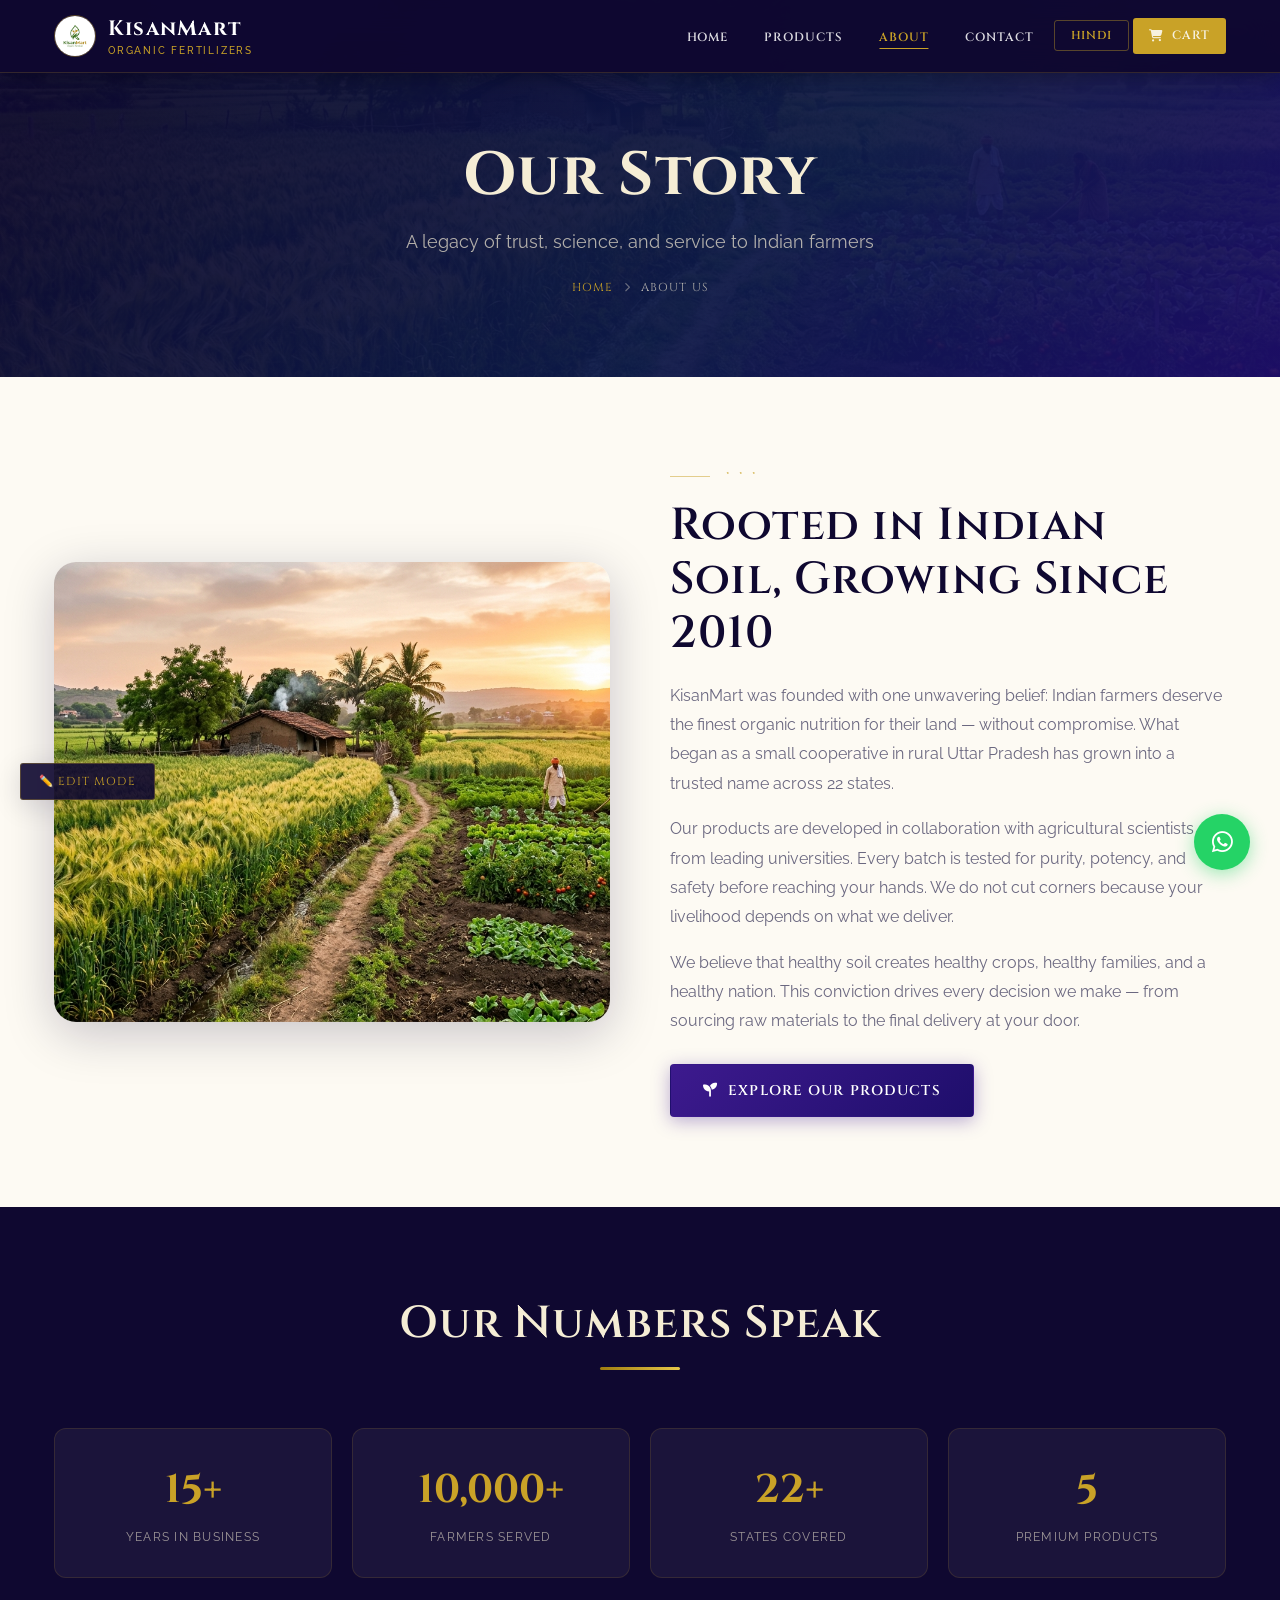
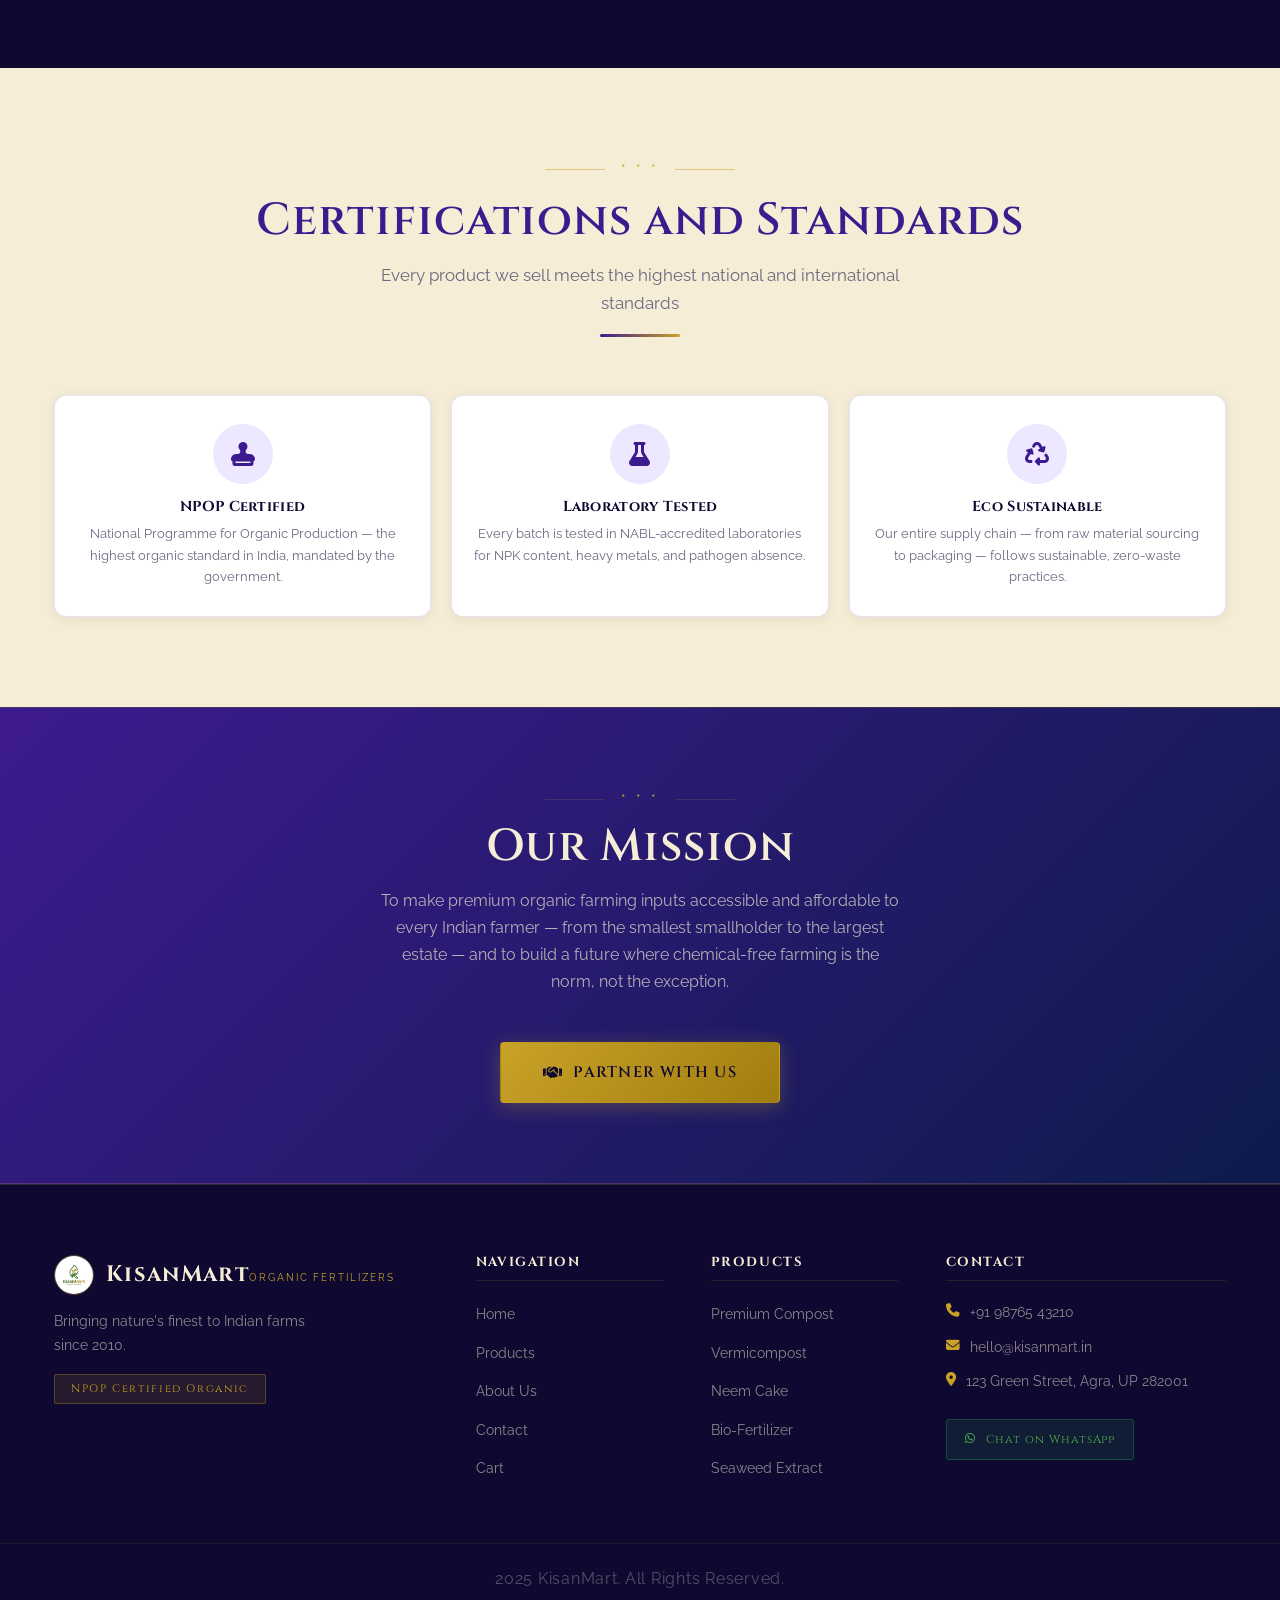
==== about.html @ ee167385 "Royal redesign: multi-page layout, deep purple/navy/gold theme, Font Awesome icons, no emojis - New " ====
<!DOCTYPE html>
<html lang="en">
<head>
  <meta charset="UTF-8">
  <meta name="viewport" content="width=device-width, initial-scale=1.0">
  <title>About Us — KisanMart</title>
  <link rel="icon" href="images/logo.png">
  <link rel="stylesheet" href="css/style.css">
  <link rel="stylesheet" href="https://cdnjs.cloudflare.com/ajax/libs/font-awesome/6.5.0/css/all.min.css">
</head>
<body>

<!-- NAVBAR -->
<nav id="navbar" class="scrolled">
  <div class="container nav-inner">
    <a href="index.html" class="nav-logo">
      <img src="images/logo.png" alt="KisanMart">
      <div><span class="nav-logo-text">KisanMart</span><span class="nav-logo-sub">Organic Fertilizers</span></div>
    </a>
    <ul id="nav-menu">
      <li><a href="index.html">Home</a></li>
      <li><a href="products.html">Products</a></li>
      <li><a href="about.html" class="active">About</a></li>
      <li><a href="contact.html">Contact</a></li>
      <li><button id="lang-toggle" class="lang-btn">Hindi</button></li>
      <li><a href="cart.html" class="nav-cart-btn"><i class="fa-solid fa-cart-shopping"></i> Cart <span class="cart-badge">0</span></a></li>
    </ul>
    <button class="hamburger" id="hamburger"><span></span><span></span><span></span></button>
  </div>
</nav>

<!-- PAGE HERO -->
<div class="page-hero">
  <div class="page-hero-content">
    <h1>Our Story</h1>
    <p>A legacy of trust, science, and service to Indian farmers</p>
    <div class="breadcrumb">
      <a href="index.html">Home</a>
      <span><i class="fa-solid fa-chevron-right" style="font-size:0.6rem;"></i></span>
      <span class="current">About Us</span>
    </div>
  </div>
</div>

<!-- OUR STORY -->
<section class="section">
  <div class="container">
    <div class="about-story-grid">
      <div class="about-img" data-aos-left>
        <img src="images/hero-bg.jpg" alt="KisanMart farm">
      </div>
      <div class="about-text" data-aos-right>
        <div class="ornament" style="justify-content:flex-start;">
          <div class="ornament-line" style="max-width:40px;"></div>
          <span class="ornament-icon" style="font-size:0.7rem;">* * *</span>
        </div>
        <h2>Rooted in Indian Soil, Growing Since 2010</h2>
        <p class="editable-text" data-edit-key="aboutP1">KisanMart was founded with one unwavering belief: Indian farmers deserve the finest organic nutrition for their land — without compromise. What began as a small cooperative in rural Uttar Pradesh has grown into a trusted name across 22 states.</p>
        <p class="editable-text" data-edit-key="aboutP2">Our products are developed in collaboration with agricultural scientists from leading universities. Every batch is tested for purity, potency, and safety before reaching your hands. We do not cut corners because your livelihood depends on what we deliver.</p>
        <p class="editable-text" data-edit-key="aboutP3">We believe that healthy soil creates healthy crops, healthy families, and a healthy nation. This conviction drives every decision we make — from sourcing raw materials to the final delivery at your door.</p>
        <a href="products.html" class="btn btn-royal" style="margin-top:12px;">
          <i class="fa-solid fa-seedling"></i> Explore Our Products
        </a>
      </div>
    </div>
  </div>
</section>

<!-- NUMBERS -->
<section class="section section-dark">
  <div class="container">
    <div class="section-header">
      <h2 class="light">Our Numbers Speak</h2>
      <div class="divider divider-gold"></div>
    </div>
    <div class="values-grid">
      <div class="value-card" data-aos>
        <span class="value-num">15+</span>
        <span class="value-label">Years in Business</span>
      </div>
      <div class="value-card" data-aos>
        <span class="value-num">10,000+</span>
        <span class="value-label">Farmers Served</span>
      </div>
      <div class="value-card" data-aos>
        <span class="value-num">22+</span>
        <span class="value-label">States Covered</span>
      </div>
      <div class="value-card" data-aos>
        <span class="value-num">5</span>
        <span class="value-label">Premium Products</span>
      </div>
    </div>
  </div>
</section>

<!-- CERTIFICATIONS -->
<section class="section section-champagne">
  <div class="container">
    <div class="section-header" data-aos>
      <div class="ornament"><div class="ornament-line"></div><span class="ornament-icon">* * *</span><div class="ornament-line"></div></div>
      <h2>Certifications and Standards</h2>
      <p>Every product we sell meets the highest national and international standards</p>
      <div class="divider"></div>
    </div>
    <div class="cert-grid">
      <div class="cert-card" data-aos>
        <div class="cert-icon"><i class="fa-solid fa-stamp"></i></div>
        <h4>NPOP Certified</h4>
        <p>National Programme for Organic Production — the highest organic standard in India, mandated by the government.</p>
      </div>
      <div class="cert-card" data-aos>
        <div class="cert-icon"><i class="fa-solid fa-flask"></i></div>
        <h4>Laboratory Tested</h4>
        <p>Every batch is tested in NABL-accredited laboratories for NPK content, heavy metals, and pathogen absence.</p>
      </div>
      <div class="cert-card" data-aos>
        <div class="cert-icon"><i class="fa-solid fa-recycle"></i></div>
        <h4>Eco Sustainable</h4>
        <p>Our entire supply chain — from raw material sourcing to packaging — follows sustainable, zero-waste practices.</p>
      </div>
    </div>
  </div>
</section>

<!-- MISSION -->
<div class="cta-section">
  <div class="container">
    <div class="ornament" style="margin-bottom:10px;"><div class="ornament-line" style="background:rgba(201,162,39,0.3)"></div><span class="ornament-icon">* * *</span><div class="ornament-line" style="background:rgba(201,162,39,0.3)"></div></div>
    <h2>Our Mission</h2>
    <p class="editable-text" data-edit-key="missionText">To make premium organic farming inputs accessible and affordable to every Indian farmer — from the smallest smallholder to the largest estate — and to build a future where chemical-free farming is the norm, not the exception.</p>
    <a href="contact.html" class="btn btn-gold btn-lg" style="margin-top:14px;">
      <i class="fa-solid fa-handshake"></i> Partner With Us
    </a>
  </div>
</div>

<footer>
  <div class="container">
    <div class="footer-grid">
      <div class="footer-brand">
        <div class="nav-logo" style="margin-bottom:0;"><img src="images/logo.png" alt="KisanMart" style="width:40px;height:40px;border-radius:50%;border:1px solid rgba(201,162,39,0.4);"><div><span class="footer-logo-text">KisanMart</span><span class="footer-logo-sub">Organic Fertilizers</span></div></div>
        <p>Bringing nature's finest to Indian farms since 2010.</p>
        <span class="footer-badge">NPOP Certified Organic</span>
      </div>
      <div><h4>Navigation</h4><ul><li><a href="index.html">Home</a></li><li><a href="products.html">Products</a></li><li><a href="about.html">About Us</a></li><li><a href="contact.html">Contact</a></li><li><a href="cart.html">Cart</a></li></ul></div>
      <div><h4>Products</h4><ul><li><a href="products.html">Premium Compost</a></li><li><a href="products.html">Vermicompost</a></li><li><a href="products.html">Neem Cake</a></li><li><a href="products.html">Bio-Fertilizer</a></li><li><a href="products.html">Seaweed Extract</a></li></ul></div>
      <div class="footer-contact"><h4>Contact</h4><p><i class="fa-solid fa-phone"></i> +91 98765 43210</p><p><i class="fa-solid fa-envelope"></i> hello@kisanmart.in</p><p><i class="fa-solid fa-location-dot"></i> 123 Green Street, Agra, UP 282001</p><a href="https://wa.me/919876543210" target="_blank" class="footer-whatsapp"><i class="fa-brands fa-whatsapp"></i> Chat on WhatsApp</a></div>
    </div>
  </div>
  <div class="footer-bottom"><div class="container"><p>2025 KisanMart. All Rights Reserved.</p></div></div>
</footer>
<a href="https://wa.me/919876543210" target="_blank" class="whatsapp-float"><i class="fa-brands fa-whatsapp"></i></a>
<script src="js/i18n.js"></script>
<script src="js/products.js"></script>
<script src="js/cart.js"></script>
<script src="admin/edit-mode.js"></script>
<script>
document.addEventListener('DOMContentLoaded', () => {
  applyTranslations();
  const scrollObserver = new IntersectionObserver((entries) => { entries.forEach(e => { if (e.isIntersecting) { e.target.classList.add('aos-animate'); scrollObserver.unobserve(e.target); } }); }, { threshold: 0.1 });
  document.querySelectorAll('[data-aos],[data-aos-left],[data-aos-right]').forEach(el => scrollObserver.observe(el));
  const hamburger = document.getElementById('hamburger');
  const navMenu = document.getElementById('nav-menu');
  if (hamburger) hamburger.addEventListener('click', () => { hamburger.classList.toggle('open'); navMenu.classList.toggle('open'); });
  const langBtn = document.getElementById('lang-toggle');
  if (langBtn) langBtn.addEventListener('click', toggleLanguage);
  updateCartBadge();
});
</script>
</body>
</html>
---- css/style.css ----
/* ============================================================
   KisanMart — Royal Edition Stylesheet
   Palette: Deep Royal Purple, Navy, Gold, Champagne, Ivory
   ============================================================ */

@import url('https://fonts.googleapis.com/css2?family=Cinzel:wght@400;600;700;900&family=Raleway:wght@300;400;500;600;700&family=Baloo+2:wght@400;500;600;700&display=swap');

/* ── CSS Variables ─────────────────────────────────────── */
:root {
  --royal-deep:    #0F0830;
  --royal-purple:  #1E0E6B;
  --royal-mid:     #3D1A8E;
  --royal-light:   #5C35B8;
  --royal-pale:    #EDE8FF;
  --gold:          #C9A227;
  --gold-dark:     #A07D10;
  --gold-light:    #E8C84A;
  --champagne:     #F5EDD5;
  --ivory:         #FDFAF3;
  --navy:          #0D1B4B;
  --navy-mid:      #162860;
  --cream:         #F9F6EE;
  --white:         #FFFFFF;
  --text-dark:     #1A1020;
  --text-muted:    #6B6880;
  --border:        rgba(61,26,142,0.12);
  --shadow-sm:     0 2px 12px rgba(15,8,48,0.08);
  --shadow-md:     0 6px 28px rgba(15,8,48,0.14);
  --shadow-lg:     0 12px 50px rgba(15,8,48,0.22);
  --shadow-gold:   0 4px 20px rgba(201,162,39,0.30);
  --radius:        12px;
  --radius-lg:     22px;
  --transition:    0.3s cubic-bezier(0.4, 0, 0.2, 1);
}

/* ── Reset & Base ───────────────────────────────────────── */
*, *::before, *::after { box-sizing: border-box; margin: 0; padding: 0; }
html { scroll-behavior: smooth; font-size: 16px; }
body {
  font-family: 'Raleway', 'Baloo 2', sans-serif;
  background: var(--ivory);
  color: var(--text-dark);
  line-height: 1.65;
  overflow-x: hidden;
}
img { max-width: 100%; display: block; object-fit: cover; }
a { text-decoration: none; color: inherit; }
ul { list-style: none; }
button { cursor: pointer; border: none; background: none; font-family: inherit; }

/* ── Typography ─────────────────────────────────────────── */
h1, h2, h3, h4 { font-family: 'Cinzel', serif; line-height: 1.2; letter-spacing: 0.02em; }
h1 { font-size: clamp(2rem, 5vw, 3.8rem); font-weight: 700; }
h2 { font-size: clamp(1.6rem, 4vw, 2.8rem); font-weight: 600; }
h3 { font-size: clamp(1.1rem, 2.5vw, 1.45rem); font-weight: 600; }
p  { font-family: 'Raleway', sans-serif; font-size: clamp(0.92rem, 2vw, 1.02rem); }

/* ── Section Layout ─────────────────────────────────────── */
.section { padding: 90px 0; }
.section-dark { background: var(--royal-deep); }
.section-purple { background: var(--royal-purple); }
.section-navy { background: var(--navy); }
.section-cream { background: var(--cream); }
.section-champagne { background: var(--champagne); }
.container { max-width: 1220px; margin: 0 auto; padding: 0 24px; }

.section-header { text-align: center; margin-bottom: 58px; }
.section-header h2 { color: var(--royal-mid); margin-bottom: 14px; }
.section-header h2.light { color: var(--champagne); }
.section-header p { color: var(--text-muted); max-width: 580px; margin: 0 auto; font-size: 1.05rem; }
.section-header p.light { color: rgba(245,237,213,0.75); }
.divider {
  width: 80px; height: 3px;
  background: linear-gradient(90deg, var(--royal-mid), var(--gold));
  border-radius: 2px; margin: 16px auto 0;
}
.divider-gold {
  background: linear-gradient(90deg, var(--gold-dark), var(--gold-light));
}

/* ── Decorative Rule ────────────────────────────────────── */
.ornament {
  display: flex; align-items: center; gap: 16px;
  justify-content: center; margin-bottom: 14px;
}
.ornament-line { flex: 1; max-width: 60px; height: 1px; background: var(--gold); opacity: 0.5; }
.ornament-icon { color: var(--gold); font-size: 0.85rem; letter-spacing: 3px; }

/* ── Buttons ─────────────────────────────────────────────── */
.btn {
  display: inline-flex; align-items: center; justify-content: center; gap: 10px;
  padding: 14px 32px; border-radius: 4px;
  font-family: 'Cinzel', serif; font-size: 0.88rem; font-weight: 600;
  letter-spacing: 0.08em; text-transform: uppercase;
  transition: var(--transition); cursor: pointer; white-space: nowrap;
}
.btn-royal {
  background: linear-gradient(135deg, var(--royal-mid), var(--royal-purple));
  color: var(--white);
  box-shadow: 0 4px 18px rgba(61,26,142,0.35);
  border: 1px solid transparent;
}
.btn-royal:hover {
  background: linear-gradient(135deg, var(--royal-light), var(--royal-mid));
  box-shadow: 0 8px 28px rgba(61,26,142,0.5);
  transform: translateY(-2px);
}
.btn-gold {
  background: linear-gradient(135deg, var(--gold), var(--gold-dark));
  color: var(--royal-deep);
  box-shadow: var(--shadow-gold);
  border: 1px solid transparent;
}
.btn-gold:hover {
  background: linear-gradient(135deg, var(--gold-light), var(--gold));
  box-shadow: 0 8px 28px rgba(201,162,39,0.45);
  transform: translateY(-2px);
}
.btn-outline-gold {
  background: transparent;
  color: var(--gold);
  border: 1.5px solid var(--gold);
}
.btn-outline-gold:hover {
  background: var(--gold); color: var(--royal-deep);
  transform: translateY(-2px);
}
.btn-outline-white {
  background: transparent; color: var(--white);
  border: 1.5px solid rgba(255,255,255,0.5);
}
.btn-outline-white:hover { background: rgba(255,255,255,0.1); border-color: var(--white); }
.btn-lg { padding: 17px 42px; font-size: 0.95rem; border-radius: 4px; }
.btn-sm { padding: 9px 20px; font-size: 0.78rem; }

/* ── Navbar ─────────────────────────────────────────────── */
#navbar {
  position: fixed; top: 0; left: 0; width: 100%; z-index: 1000;
  background: transparent;
  transition: background 0.45s, box-shadow 0.45s, padding 0.35s;
  padding: 22px 0;
  border-bottom: 1px solid transparent;
}
#navbar.scrolled {
  background: rgba(15,8,48,0.97);
  backdrop-filter: blur(16px);
  box-shadow: 0 2px 24px rgba(0,0,0,0.35);
  padding: 12px 0;
  border-bottom: 1px solid rgba(201,162,39,0.2);
}
.nav-inner { display: flex; align-items: center; justify-content: space-between; }
.nav-logo { display: flex; align-items: center; gap: 12px; }
.nav-logo img { width: 42px; height: 42px; border-radius: 50%; object-fit: contain; border: 1px solid rgba(201,162,39,0.4); }
.nav-logo-text {
  font-family: 'Cinzel', serif; font-size: 1.3rem; font-weight: 700;
  color: var(--white); letter-spacing: 0.06em;
}
.nav-logo-sub {
  font-family: 'Raleway', sans-serif; font-size: 0.62rem; font-weight: 500;
  color: var(--gold); letter-spacing: 0.18em; text-transform: uppercase;
  display: block; margin-top: -3px;
}
#nav-menu { display: flex; align-items: center; gap: 4px; }
#nav-menu a {
  padding: 8px 16px; border-radius: 3px;
  font-family: 'Cinzel', serif; font-size: 0.75rem; font-weight: 600;
  letter-spacing: 0.08em; text-transform: uppercase;
  color: rgba(255,255,255,0.85);
  transition: var(--transition); position: relative;
}
#nav-menu a::after {
  content: ''; position: absolute; bottom: 4px; left: 50%; transform: translateX(-50%);
  width: 0; height: 1px; background: var(--gold);
  transition: width 0.3s;
}
#nav-menu a:hover { color: var(--gold-light); }
#nav-menu a:hover::after, #nav-menu a.active::after { width: 60%; }
#nav-menu a.active { color: var(--gold); }
.nav-cart-btn {
  position: relative; display: flex; align-items: center; gap: 8px;
  padding: 9px 20px; border-radius: 4px;
  background: var(--gold); color: var(--royal-deep);
  font-family: 'Cinzel', serif; font-size: 0.75rem; font-weight: 700;
  letter-spacing: 0.08em; text-transform: uppercase;
  transition: var(--transition);
}
.nav-cart-btn:hover { background: var(--gold-light); transform: translateY(-1px); box-shadow: var(--shadow-gold); }
.cart-badge {
  position: absolute; top: -7px; right: -7px;
  background: var(--royal-mid); color: var(--white);
  width: 20px; height: 20px; border-radius: 50%;
  font-size: 0.65rem; font-weight: 700; font-family: 'Raleway', sans-serif;
  display: none; align-items: center; justify-content: center;
  border: 2px solid var(--gold);
}
.lang-btn {
  padding: 7px 16px; border-radius: 3px;
  border: 1px solid rgba(201,162,39,0.4); color: var(--gold);
  font-family: 'Cinzel', serif; font-size: 0.72rem; font-weight: 600;
  letter-spacing: 0.08em; text-transform: uppercase;
  transition: var(--transition);
}
.lang-btn:hover { background: var(--gold); color: var(--royal-deep); border-color: var(--gold); }

/* Hamburger */
.hamburger { display: none; flex-direction: column; gap: 5px; padding: 6px; z-index: 1001; }
.hamburger span { display: block; width: 26px; height: 1.5px; background: var(--white); transition: var(--transition); }
.hamburger.open span:nth-child(1) { transform: translateY(6.5px) rotate(45deg); }
.hamburger.open span:nth-child(2) { opacity: 0; }
.hamburger.open span:nth-child(3) { transform: translateY(-6.5px) rotate(-45deg); }

/* ── Page Hero (inner pages) ─────────────────────────────── */
.page-hero {
  background: linear-gradient(135deg, var(--royal-deep) 0%, var(--navy) 60%, var(--royal-purple) 100%);
  padding: 140px 0 80px; text-align: center; position: relative; overflow: hidden;
}
.page-hero::before {
  content: ''; position: absolute; inset: 0;
  background: url('../images/hero-bg.jpg') center/cover;
  opacity: 0.06;
}
.page-hero-content { position: relative; z-index: 2; }
.page-hero h1 { color: var(--champagne); margin-bottom: 14px; }
.page-hero p { color: rgba(245,237,213,0.7); font-size: 1.1rem; max-width: 560px; margin: 0 auto; }
.breadcrumb {
  display: flex; align-items: center; justify-content: center; gap: 10px;
  margin-top: 22px;
  font-family: 'Cinzel', serif; font-size: 0.72rem; letter-spacing: 0.1em; text-transform: uppercase;
}
.breadcrumb a { color: var(--gold); }
.breadcrumb span { color: rgba(245,237,213,0.4); }
.breadcrumb .current { color: rgba(245,237,213,0.7); }

/* ── Home Hero ──────────────────────────────────────────── */
#hero {
  position: relative; height: 100vh; min-height: 650px;
  display: flex; align-items: center; justify-content: center; overflow: hidden;
}
.hero-bg {
  position: absolute; inset: 0;
  background: url('../images/hero-bg.jpg') center/cover no-repeat;
  transform: scale(1.06);
  animation: heroZoom 14s ease-in-out infinite alternate;
}
@keyframes heroZoom {
  from { transform: scale(1.06); }
  to   { transform: scale(1.12); }
}
.hero-overlay {
  position: absolute; inset: 0;
  background: linear-gradient(160deg,
    rgba(15,8,48,0.88) 0%,
    rgba(30,14,107,0.72) 50%,
    rgba(13,27,75,0.82) 100%);
}
.hero-content {
  position: relative; z-index: 2; text-align: center; color: var(--white);
  padding: 0 24px; max-width: 820px;
  animation: fadeInUp 1s ease both;
}
.hero-eyebrow {
  display: inline-block;
  font-family: 'Cinzel', serif; font-size: 0.72rem; font-weight: 600;
  letter-spacing: 0.25em; text-transform: uppercase; color: var(--gold);
  border: 1px solid rgba(201,162,39,0.4); padding: 7px 22px; border-radius: 2px;
  margin-bottom: 24px;
}
.hero-content h1 { color: var(--champagne); text-shadow: 0 2px 30px rgba(0,0,0,0.4); margin-bottom: 20px; }
.hero-content p { font-size: clamp(1rem, 2.5vw, 1.18rem); color: rgba(245,237,213,0.82); margin-bottom: 40px; }
.hero-buttons { display: flex; gap: 16px; justify-content: center; flex-wrap: wrap; }
.hero-scroll {
  position: absolute; bottom: 36px; left: 50%; transform: translateX(-50%);
  z-index: 2; display: flex; flex-direction: column; align-items: center; gap: 8px;
  color: rgba(245,237,213,0.5); font-family: 'Cinzel', serif; font-size: 0.68rem;
  letter-spacing: 0.2em; text-transform: uppercase;
  animation: scrollBounce 2s ease infinite;
}
.hero-scroll i { font-size: 1.1rem; color: var(--gold); }
@keyframes scrollBounce {
  0%, 100% { transform: translateX(-50%) translateY(0); }
  50% { transform: translateX(-50%) translateY(8px); }
}

/* ── Trust Bar ──────────────────────────────────────────── */
#trust-bar {
  background: linear-gradient(90deg, var(--royal-deep), var(--navy), var(--royal-purple));
  border-top: 1px solid rgba(201,162,39,0.25);
  border-bottom: 1px solid rgba(201,162,39,0.25);
  padding: 28px 0;
}
.trust-grid { display: grid; grid-template-columns: repeat(4, 1fr); gap: 0; }
.trust-item {
  text-align: center; padding: 16px 20px;
  border-right: 1px solid rgba(201,162,39,0.15);
}
.trust-item:last-child { border-right: none; }
.trust-num {
  font-family: 'Cinzel', serif;
  font-size: clamp(1.6rem, 3.5vw, 2.4rem); font-weight: 700;
  color: var(--gold); display: block; line-height: 1;
}
.trust-label {
  font-family: 'Raleway', sans-serif; font-size: 0.78rem; font-weight: 500;
  color: rgba(245,237,213,0.65); margin-top: 5px; letter-spacing: 0.06em;
  text-transform: uppercase;
}

/* ── Featured Products (Home) ────────────────────────────── */
.products-grid {
  display: grid; grid-template-columns: repeat(auto-fill, minmax(280px, 1fr));
  gap: 28px; transition: opacity 0.3s;
}
.products-grid.fade-out { opacity: 0; }

.product-card {
  background: var(--white); border-radius: var(--radius);
  border: 1px solid var(--border);
  box-shadow: var(--shadow-sm); overflow: hidden;
  transition: transform 0.35s ease, box-shadow 0.35s ease;
}
.product-card:hover { transform: translateY(-8px); box-shadow: var(--shadow-lg); }
.product-img-wrap {
  position: relative; height: 230px; overflow: hidden; background: var(--champagne);
}
.product-img-wrap img { width: 100%; height: 100%; transition: transform 0.45s ease; }
.product-card:hover .product-img-wrap img { transform: scale(1.07); }
.product-badge {
  position: absolute; top: 14px; left: 14px;
  color: var(--white); font-family: 'Cinzel', serif;
  font-size: 0.65rem; font-weight: 700; letter-spacing: 0.1em; text-transform: uppercase;
  padding: 5px 14px; border-radius: 2px;
}
.product-discount {
  position: absolute; top: 14px; right: 14px;
  background: var(--royal-mid); color: var(--white);
  font-size: 0.7rem; font-weight: 700; font-family: 'Cinzel', serif;
  padding: 5px 12px; border-radius: 2px;
}
.product-overlay {
  position: absolute; inset: 0;
  background: rgba(15,8,48,0.75);
  display: flex; align-items: center; justify-content: center; gap: 12px;
  opacity: 0; transition: opacity 0.3s;
}
.product-card:hover .product-overlay { opacity: 1; }
.product-body { padding: 22px; }
.product-name {
  font-family: 'Cinzel', serif; font-size: 1rem; font-weight: 600;
  color: var(--royal-deep); margin-bottom: 5px;
}
.product-unit { font-size: 0.78rem; color: var(--text-muted); margin-bottom: 10px; letter-spacing: 0.04em; }
.product-highlights { display: flex; gap: 6px; flex-wrap: wrap; margin-bottom: 10px; }
.tag {
  background: var(--royal-pale); color: var(--royal-mid);
  font-size: 0.68rem; font-weight: 600; padding: 3px 10px;
  border-radius: 2px; letter-spacing: 0.04em;
  font-family: 'Raleway', sans-serif;
}
.product-desc { font-size: 0.82rem; color: var(--text-muted); margin-bottom: 12px; line-height: 1.6; }
.product-rating { display: flex; align-items: center; gap: 6px; margin-bottom: 12px; }
.stars { color: var(--gold); font-size: 0.88rem; letter-spacing: 1px; }
.rating-num { font-size: 0.82rem; font-weight: 700; color: var(--royal-deep); }
.rating-count { font-size: 0.75rem; color: var(--text-muted); }
.product-price-row { display: flex; align-items: center; justify-content: space-between; margin-bottom: 16px; }
.product-price-wrap { display: flex; align-items: baseline; gap: 8px; }
.product-price { font-family: 'Cinzel', serif; font-size: 1.3rem; font-weight: 700; color: var(--royal-mid); }
.product-original { font-size: 0.82rem; color: var(--text-muted); text-decoration: line-through; }
.product-instock { font-size: 0.72rem; color: #2E7D32; font-weight: 700; font-family: 'Cinzel', serif; letter-spacing: 0.06em; }
.product-actions { display: grid; grid-template-columns: 1fr 1fr; gap: 8px; }
.product-actions .btn { font-size: 0.72rem; padding: 10px 12px; border-radius: 3px; }

/* Filter Bar */
.filter-bar { display: flex; gap: 10px; justify-content: center; flex-wrap: wrap; margin-bottom: 44px; }
.filter-btn {
  padding: 9px 24px; border-radius: 3px;
  font-family: 'Cinzel', serif; font-size: 0.72rem; font-weight: 600; letter-spacing: 0.1em; text-transform: uppercase;
  border: 1px solid var(--royal-mid); color: var(--royal-mid);
  transition: var(--transition);
}
.filter-btn.active, .filter-btn:hover { background: var(--royal-mid); color: var(--white); }

/* ── Stats / Charts ─────────────────────────────────────── */
.stats-counters { display: grid; grid-template-columns: repeat(4, 1fr); gap: 24px; margin-bottom: 60px; }
.stat-card {
  text-align: center; padding: 32px 20px;
  background: rgba(255,255,255,0.04); border-radius: var(--radius);
  border: 1px solid rgba(201,162,39,0.2);
  transition: transform 0.3s, border-color 0.3s;
}
.stat-card:hover { transform: translateY(-4px); border-color: rgba(201,162,39,0.5); }
.stat-icon-wrap { width: 52px; height: 52px; border-radius: 50%; background: rgba(201,162,39,0.1); display: flex; align-items: center; justify-content: center; margin: 0 auto 14px; }
.stat-icon-wrap i { font-size: 1.3rem; color: var(--gold); }
.stat-number { font-family: 'Cinzel', serif; font-size: 2.2rem; font-weight: 700; color: var(--gold); display: block; }
.stat-label { font-size: 0.78rem; color: rgba(245,237,213,0.6); letter-spacing: 0.1em; text-transform: uppercase; margin-top: 6px; }
.charts-grid { display: grid; grid-template-columns: 1fr 1fr 1fr; gap: 24px; }
.chart-card {
  background: rgba(255,255,255,0.04); padding: 28px; border-radius: var(--radius-lg);
  border: 1px solid rgba(201,162,39,0.15);
}
.chart-card h3 { font-family: 'Cinzel', serif; font-size: 0.82rem; letter-spacing: 0.1em; text-transform: uppercase; color: var(--champagne); margin-bottom: 20px; text-align: center; }
.chart-wrap { position: relative; height: 250px; }

/* ── Testimonials ───────────────────────────────────────── */
.testimonial-carousel { position: relative; max-width: 800px; margin: 0 auto; }
.testimonial-track { position: relative; min-height: 260px; }
.testimonial-card {
  display: none; background: rgba(255,255,255,0.04); backdrop-filter: blur(12px);
  border-radius: var(--radius-lg); padding: 36px;
  border: 1px solid rgba(201,162,39,0.15);
  animation: fadeInUp 0.5s ease both;
}
.testimonial-card.active { display: flex; gap: 28px; align-items: flex-start; }
.testimonial-avatar {
  width: 64px; height: 64px; border-radius: 50%; flex-shrink: 0;
  display: flex; align-items: center; justify-content: center;
  font-family: 'Cinzel', serif; font-weight: 700; font-size: 1.1rem; color: var(--white);
  border: 2px solid rgba(201,162,39,0.4);
}
.testimonial-stars { color: var(--gold); font-size: 1rem; margin-bottom: 12px; letter-spacing: 3px; }
.testimonial-text { color: rgba(245,237,213,0.85); font-style: italic; margin-bottom: 16px; line-height: 1.75; }
.testimonial-author strong { color: var(--champagne); font-family: 'Cinzel', serif; font-size: 0.95rem; display: block; }
.testimonial-author span { color: rgba(245,237,213,0.5); font-size: 0.8rem; letter-spacing: 0.06em; }
.testimonial-controls { display: flex; align-items: center; justify-content: center; gap: 18px; margin-top: 26px; }
.carousel-btn {
  background: rgba(201,162,39,0.1); color: var(--gold);
  border: 1px solid rgba(201,162,39,0.3);
  width: 44px; height: 44px; border-radius: 50%; font-size: 1rem;
  display: flex; align-items: center; justify-content: center;
  cursor: pointer; transition: var(--transition);
}
.carousel-btn:hover { background: var(--gold); color: var(--royal-deep); }
#testimonial-dots { display: flex; gap: 8px; }
.dot { width: 8px; height: 8px; border-radius: 50%; background: rgba(201,162,39,0.3); border: none; transition: var(--transition); cursor: pointer; }
.dot.active { background: var(--gold); width: 22px; border-radius: 4px; }

/* ── Why Organic ────────────────────────────────────────── */
.why-grid { display: grid; grid-template-columns: repeat(3, 1fr); gap: 24px; }
.why-card {
  background: var(--white); border-radius: var(--radius);
  padding: 36px 28px;
  border: 1px solid var(--border);
  box-shadow: var(--shadow-sm); transition: transform 0.35s, box-shadow 0.35s;
  border-top: 3px solid transparent;
}
.why-card:hover { transform: translateY(-6px); box-shadow: var(--shadow-md); border-top-color: var(--gold); }
.why-icon-wrap {
  width: 58px; height: 58px; border-radius: var(--radius);
  background: var(--royal-pale); display: flex; align-items: center; justify-content: center;
  margin-bottom: 18px; transition: background 0.3s;
}
.why-card:hover .why-icon-wrap { background: var(--royal-mid); }
.why-icon-wrap i { font-size: 1.4rem; color: var(--royal-mid); transition: color 0.3s; }
.why-card:hover .why-icon-wrap i { color: var(--gold); }
.why-card h3 { color: var(--royal-deep); margin-bottom: 10px; font-size: 1.05rem; }
.why-card p { color: var(--text-muted); font-size: 0.9rem; line-height: 1.65; }

/* ── CTA Section ────────────────────────────────────────── */
.cta-section {
  background: linear-gradient(135deg, var(--royal-mid) 0%, var(--navy) 100%);
  padding: 80px 0; text-align: center;
  border-top: 1px solid rgba(201,162,39,0.2);
  border-bottom: 1px solid rgba(201,162,39,0.2);
}
.cta-section h2 { color: var(--champagne); margin-bottom: 14px; }
.cta-section p { color: rgba(245,237,213,0.7); max-width: 520px; margin: 0 auto 32px; }

/* ── About Page ─────────────────────────────────────────── */
.about-story-grid { display: grid; grid-template-columns: 1fr 1fr; gap: 60px; align-items: center; }
.about-img { border-radius: var(--radius-lg); overflow: hidden; box-shadow: var(--shadow-lg); height: 460px; }
.about-img img { width: 100%; height: 100%; object-fit: cover; }
.about-text .ornament { justify-content: flex-start; }
.about-text h2 { color: var(--royal-deep); margin-bottom: 20px; }
.about-text p { color: var(--text-muted); margin-bottom: 16px; line-height: 1.8; }
.about-text .btn { margin-top: 12px; }

.cert-grid { display: grid; grid-template-columns: repeat(3, 1fr); gap: 20px; }
.cert-card {
  background: var(--white); border: 1px solid var(--border);
  border-radius: var(--radius); padding: 28px 20px; text-align: center;
  box-shadow: var(--shadow-sm); transition: transform 0.3s;
}
.cert-card:hover { transform: translateY(-4px); }
.cert-icon { width: 60px; height: 60px; border-radius: 50%; background: var(--royal-pale); display: flex; align-items: center; justify-content: center; margin: 0 auto 14px; }
.cert-icon i { font-size: 1.5rem; color: var(--royal-mid); }
.cert-card h4 { font-family: 'Cinzel', serif; font-size: 0.9rem; color: var(--royal-deep); margin-bottom: 8px; }
.cert-card p { font-size: 0.82rem; color: var(--text-muted); }

.values-grid { display: grid; grid-template-columns: repeat(4, 1fr); gap: 20px; }
.value-card {
  background: rgba(255,255,255,0.05); border: 1px solid rgba(201,162,39,0.15);
  border-radius: var(--radius); padding: 28px 20px; text-align: center;
}
.value-num { font-family: 'Cinzel', serif; font-size: 2.5rem; font-weight: 700; color: var(--gold); display: block; }
.value-label { font-size: 0.78rem; color: rgba(245,237,213,0.6); letter-spacing: 0.1em; text-transform: uppercase; }

/* ── Contact Page ───────────────────────────────────────── */
.contact-grid { display: grid; grid-template-columns: 1fr 1.6fr; gap: 48px; align-items: start; }
.contact-info { }
.contact-info h3 { font-family: 'Cinzel', serif; color: var(--royal-deep); margin-bottom: 20px; }
.contact-item { display: flex; gap: 16px; align-items: flex-start; margin-bottom: 24px; }
.contact-icon { width: 46px; height: 46px; border-radius: var(--radius); background: var(--royal-pale); display: flex; align-items: center; justify-content: center; flex-shrink: 0; }
.contact-icon i { font-size: 1.1rem; color: var(--royal-mid); }
.contact-item-text strong { display: block; font-family: 'Cinzel', serif; font-size: 0.82rem; color: var(--royal-deep); letter-spacing: 0.06em; margin-bottom: 3px; }
.contact-item-text span { font-size: 0.9rem; color: var(--text-muted); }
.whatsapp-cta {
  display: flex; align-items: center; gap: 14px;
  background: #E8F5E9; padding: 18px 22px; border-radius: var(--radius);
  border: 1px solid #C8E6C9; margin-top: 24px; transition: var(--transition);
}
.whatsapp-cta:hover { transform: translateY(-2px); box-shadow: 0 4px 16px rgba(37,211,102,0.2); }
.whatsapp-cta i { font-size: 1.8rem; color: #25D366; }
.whatsapp-cta-text strong { display: block; font-family: 'Cinzel', serif; font-size: 0.85rem; color: #1B5E20; }
.whatsapp-cta-text span { font-size: 0.8rem; color: #388E3C; }

.contact-form-wrap { background: var(--white); border-radius: var(--radius-lg); padding: 40px; box-shadow: var(--shadow-md); border: 1px solid var(--border); }
.contact-form-wrap h3 { font-family: 'Cinzel', serif; color: var(--royal-deep); margin-bottom: 24px; }
.form-group { margin-bottom: 16px; }
.form-label { display: block; font-family: 'Cinzel', serif; font-size: 0.72rem; font-weight: 600; letter-spacing: 0.1em; text-transform: uppercase; color: var(--royal-mid); margin-bottom: 7px; }
.form-control {
  width: 100%; padding: 12px 16px;
  border: 1px solid rgba(61,26,142,0.18); border-radius: 4px;
  font-family: 'Raleway', sans-serif; font-size: 0.92rem;
  color: var(--text-dark); background: var(--ivory);
  transition: border-color 0.2s, box-shadow 0.2s;
}
.form-control:focus { outline: none; border-color: var(--royal-mid); box-shadow: 0 0 0 3px rgba(61,26,142,0.08); }
.form-control.error { border-color: #C62828; }
textarea.form-control { resize: vertical; min-height: 120px; }
select.form-control { appearance: none; background-image: url("data:image/svg+xml,%3Csvg xmlns='http://www.w3.org/2000/svg' width='12' height='8' viewBox='0 0 12 8'%3E%3Cpath d='M1 1l5 5 5-5' stroke='%233D1A8E' stroke-width='1.5' fill='none'/%3E%3C/svg%3E"); background-repeat: no-repeat; background-position: right 14px center; padding-right: 40px; }

/* ── Cart Page ──────────────────────────────────────────── */
.cart-page { padding: 110px 0 70px; min-height: 100vh; }
.cart-layout { display: grid; grid-template-columns: 1fr 400px; gap: 36px; align-items: start; }
.cart-item {
  display: flex; align-items: center; gap: 22px;
  background: var(--white); border-radius: var(--radius); padding: 20px;
  margin-bottom: 14px; border: 1px solid var(--border); box-shadow: var(--shadow-sm);
  transition: transform 0.2s;
}
.cart-item:hover { transform: translateX(4px); }
.cart-item-img { width: 88px; height: 88px; border-radius: 8px; overflow: hidden; flex-shrink: 0; background: var(--champagne); }
.cart-item-img img { width: 100%; height: 100%; object-fit: cover; }
.cart-item-details { flex: 1; }
.cart-item-details h4 { font-family: 'Cinzel', serif; font-size: 0.95rem; color: var(--royal-deep); margin-bottom: 4px; }
.cart-item-unit { font-size: 0.78rem; color: var(--text-muted); letter-spacing: 0.04em; }
.cart-item-price { font-family: 'Cinzel', serif; font-size: 0.95rem; font-weight: 700; color: var(--royal-mid); margin-top: 4px; }
.cart-item-controls { display: flex; align-items: center; gap: 14px; }
.qty-control { display: flex; align-items: center; gap: 12px; border: 1px solid var(--border); border-radius: 4px; padding: 4px 10px; }
.qty-btn { width: 28px; height: 28px; display: flex; align-items: center; justify-content: center; font-size: 1.1rem; color: var(--royal-mid); transition: color 0.2s; }
.qty-btn:hover { color: var(--gold); }
.qty-num { font-family: 'Cinzel', serif; font-size: 0.95rem; font-weight: 700; width: 22px; text-align: center; }
.cart-item-total { font-family: 'Cinzel', serif; font-size: 1.05rem; font-weight: 700; color: var(--royal-deep); min-width: 72px; text-align: right; }
.cart-remove { color: #C62828; font-size: 1rem; padding: 6px; transition: transform 0.2s; }
.cart-remove:hover { transform: scale(1.2); }
.cart-empty { text-align: center; padding: 70px 20px; }
.cart-empty-icon { font-size: 3.5rem; color: var(--royal-pale); margin-bottom: 20px; }
.cart-empty-icon i { font-size: 3.5rem; color: var(--royal-light); opacity: 0.4; }
.cart-summary-box {
  background: var(--white); border-radius: var(--radius-lg);
  padding: 32px; box-shadow: var(--shadow-md);
  border: 1px solid var(--border); position: sticky; top: 90px;
}
.cart-summary-box h3 { font-family: 'Cinzel', serif; color: var(--royal-deep); margin-bottom: 22px; font-size: 1.1rem; border-bottom: 1px solid var(--border); padding-bottom: 14px; }
.summary-row { display: flex; justify-content: space-between; align-items: center; padding: 10px 0; border-bottom: 1px solid var(--border); font-size: 0.9rem; }
.summary-row.total { font-family: 'Cinzel', serif; font-size: 1.05rem; font-weight: 700; border-bottom: none; padding-top: 16px; color: var(--royal-deep); }
.summary-label { color: var(--text-muted); }
.summary-value { font-weight: 600; color: var(--text-dark); }
.free-delivery { color: #2E7D32; font-weight: 700; font-family: 'Cinzel', serif; font-size: 0.82rem; }
.checkout-form { margin-top: 26px; }
.checkout-form h4 { font-family: 'Cinzel', serif; font-size: 0.82rem; letter-spacing: 0.1em; text-transform: uppercase; color: var(--royal-mid); margin-bottom: 16px; border-bottom: 1px solid var(--border); padding-bottom: 10px; }
.checkout-buttons { display: flex; flex-direction: column; gap: 10px; margin-top: 20px; }
.checkout-buttons .btn { justify-content: center; width: 100%; }
.btn-cod { background: linear-gradient(135deg, var(--navy), var(--royal-deep)); color: var(--gold); }
.btn-cod:hover { background: linear-gradient(135deg, var(--royal-deep), var(--navy)); transform: translateY(-2px); }
.trust-badges { display: flex; gap: 8px; justify-content: center; margin-top: 16px; flex-wrap: wrap; }
.trust-badge-pill { background: var(--royal-pale); color: var(--royal-mid); padding: 5px 14px; border-radius: 2px; font-size: 0.7rem; font-family: 'Cinzel', serif; letter-spacing: 0.08em; }

/* ── Success Page ───────────────────────────────────────── */
.success-page { min-height: 100vh; display: flex; align-items: center; justify-content: center; padding: 40px 20px; background: var(--champagne); }
.success-card {
  background: var(--white); border-radius: var(--radius-lg);
  padding: 64px 48px; text-align: center; max-width: 540px; width: 100%;
  box-shadow: var(--shadow-lg); border: 1px solid var(--border);
  animation: fadeInUp 0.8s ease;
}
.success-icon-wrap {
  width: 90px; height: 90px; border-radius: 50%;
  background: linear-gradient(135deg, var(--royal-mid), var(--gold));
  display: flex; align-items: center; justify-content: center;
  margin: 0 auto 28px;
  animation: scaleIn 0.6s ease 0.3s both;
}
.success-icon-wrap i { font-size: 2.2rem; color: var(--white); }
@keyframes scaleIn { from { transform: scale(0); opacity: 0; } to { transform: scale(1); opacity: 1; } }
.success-card h1 { font-family: 'Cinzel', serif; color: var(--royal-deep); font-size: 1.6rem; margin-bottom: 14px; }
.success-card p { color: var(--text-muted); margin-bottom: 28px; }
.success-order-id { background: var(--royal-pale); border-radius: var(--radius); padding: 14px; font-family: 'Cinzel', serif; font-size: 0.82rem; color: var(--royal-mid); margin-bottom: 28px; letter-spacing: 0.05em; }
.success-buttons { display: flex; gap: 12px; justify-content: center; flex-wrap: wrap; }

/* ── Footer ─────────────────────────────────────────────── */
footer { background: var(--royal-deep); color: rgba(245,237,213,0.8); padding: 70px 0 0; border-top: 1px solid rgba(201,162,39,0.2); }
.footer-grid { display: grid; grid-template-columns: 2fr 1fr 1fr 1.5fr; gap: 48px; margin-bottom: 50px; }
.footer-brand p { font-size: 0.85rem; line-height: 1.8; color: rgba(245,237,213,0.55); max-width: 270px; margin-top: 14px; }
.footer-badge { display: inline-block; margin-top: 16px; background: rgba(201,162,39,0.12); color: var(--gold); font-family: 'Cinzel', serif; font-size: 0.68rem; letter-spacing: 0.15em; padding: 5px 16px; border-radius: 2px; border: 1px solid rgba(201,162,39,0.3); }
.footer-logo-text { font-family: 'Cinzel', serif; font-size: 1.4rem; font-weight: 700; color: var(--champagne); letter-spacing: 0.06em; }
.footer-logo-sub { font-size: 0.6rem; letter-spacing: 0.2em; text-transform: uppercase; color: var(--gold); }
footer h4 { font-family: 'Cinzel', serif; color: var(--champagne); font-size: 0.82rem; letter-spacing: 0.12em; text-transform: uppercase; margin-bottom: 20px; padding-bottom: 10px; border-bottom: 1px solid rgba(201,162,39,0.15); }
footer ul li { margin-bottom: 12px; }
footer ul li a { color: rgba(245,237,213,0.55); font-size: 0.86rem; transition: color 0.2s; }
footer ul li a:hover { color: var(--gold); }
.footer-contact p { font-size: 0.85rem; color: rgba(245,237,213,0.55); margin-bottom: 12px; display: flex; align-items: flex-start; gap: 10px; }
.footer-contact p i { color: var(--gold); margin-top: 3px; flex-shrink: 0; }
.footer-whatsapp {
  display: inline-flex; align-items: center; gap: 10px; margin-top: 14px;
  background: rgba(37,211,102,0.1); color: #4CAF50; padding: 10px 18px;
  border-radius: 3px; border: 1px solid rgba(37,211,102,0.25);
  font-family: 'Cinzel', serif; font-size: 0.72rem; letter-spacing: 0.08em;
  transition: var(--transition);
}
.footer-whatsapp:hover { background: rgba(37,211,102,0.18); transform: translateY(-2px); }
.footer-bottom { border-top: 1px solid rgba(201,162,39,0.1); padding: 22px 0; text-align: center; font-size: 0.78rem; color: rgba(245,237,213,0.3); font-family: 'Cinzel', serif; letter-spacing: 0.06em; }

/* ── Toast ──────────────────────────────────────────────── */
.toast {
  position: fixed; bottom: 32px; left: 50%; transform: translateX(-50%) translateY(20px);
  background: var(--royal-deep); color: var(--gold);
  border: 1px solid rgba(201,162,39,0.3);
  padding: 13px 30px; border-radius: 3px; font-family: 'Cinzel', serif; font-size: 0.8rem; letter-spacing: 0.08em;
  z-index: 9999; opacity: 0; transition: opacity 0.3s, transform 0.3s;
  white-space: nowrap; box-shadow: var(--shadow-lg);
}
.toast.show { opacity: 1; transform: translateX(-50%) translateY(0); }

/* ── Cart Badge ─────────────────────────────────────────── */
@keyframes bounce { 0%,100%{transform:scale(1)} 30%{transform:scale(1.5)} 60%{transform:scale(0.9)} }
.cart-badge.bounce { animation: bounce 0.6s ease; }

/* ── Float Buttons ──────────────────────────────────────── */
.whatsapp-float {
  position: fixed; bottom: 30px; right: 30px; z-index: 999;
  background: #25D366; color: var(--white);
  width: 56px; height: 56px; border-radius: 50%;
  display: flex; align-items: center; justify-content: center;
  box-shadow: 0 4px 18px rgba(37,211,102,0.45);
  transition: transform 0.3s;
}
.whatsapp-float:hover { transform: scale(1.1); }
.whatsapp-float i { font-size: 1.5rem; }

/* ── Edit Mode ──────────────────────────────────────────── */
#edit-mode-btn {
  position: fixed; bottom: 100px; left: 20px; z-index: 8888;
  background: rgba(15,8,48,0.9); color: var(--gold);
  border: 1px solid rgba(201,162,39,0.3);
  padding: 10px 18px; border-radius: 3px; font-family: 'Cinzel', serif;
  font-size: 0.72rem; letter-spacing: 0.1em; text-transform: uppercase;
  box-shadow: var(--shadow-md); transition: var(--transition);
}
#edit-mode-btn:hover, #edit-mode-btn.active { background: var(--royal-mid); }
#edit-toolbar {
  position: fixed; top: 0; left: 0; width: 100%; z-index: 9990;
  background: var(--royal-deep); border-bottom: 1px solid rgba(201,162,39,0.3);
  padding: 12px 20px; display: flex; align-items: center; gap: 12px;
  box-shadow: var(--shadow-md);
}
.edit-toolbar-title { font-family: 'Cinzel', serif; font-size: 0.78rem; letter-spacing: 0.1em; color: var(--gold); flex: 1; }
.toolbar-btn { padding: 7px 16px; border-radius: 3px; font-family: 'Cinzel', serif; font-size: 0.72rem; letter-spacing: 0.08em; }
.save-btn { background: var(--gold); color: var(--royal-deep); }
.reset-btn { background: rgba(255,255,255,0.08); color: var(--champagne); }
.exit-btn  { background: rgba(198,40,40,0.7); color: var(--white); }
.edit-highlight { outline: 2px dashed var(--gold-light); outline-offset: 2px; cursor: text; }
.edit-highlight-price { outline: 2px dashed var(--gold); outline-offset: 2px; cursor: text; }

/* ── Scroll Animations ──────────────────────────────────── */
[data-aos] { opacity: 0; transform: translateY(28px); transition: opacity 0.65s ease, transform 0.65s ease; }
[data-aos].aos-animate { opacity: 1; transform: translateY(0); }
[data-aos-left] { opacity: 0; transform: translateX(-28px); transition: opacity 0.65s ease, transform 0.65s ease; }
[data-aos-left].aos-animate { opacity: 1; transform: translateX(0); }
[data-aos-right] { opacity: 0; transform: translateX(28px); transition: opacity 0.65s ease, transform 0.65s ease; }
[data-aos-right].aos-animate { opacity: 1; transform: translateX(0); }

@keyframes fadeInUp { from { opacity: 0; transform: translateY(28px); } to { opacity: 1; transform: translateY(0); } }

/* ── Responsive ─────────────────────────────────────────── */
@media (max-width: 1024px) {
  .charts-grid { grid-template-columns: 1fr 1fr; }
  .charts-grid .chart-card:last-child { grid-column: 1 / -1; }
  .footer-grid { grid-template-columns: 1fr 1fr; gap: 32px; }
  .cart-layout { grid-template-columns: 1fr; }
  .stats-counters { grid-template-columns: repeat(2, 1fr); }
  .why-grid { grid-template-columns: repeat(2, 1fr); }
  .about-story-grid { grid-template-columns: 1fr; gap: 36px; }
  .about-img { height: 320px; }
  .contact-grid { grid-template-columns: 1fr; }
  .values-grid { grid-template-columns: repeat(2, 1fr); }
  .cert-grid { grid-template-columns: repeat(2, 1fr); }
}

@media (max-width: 768px) {
  .section { padding: 60px 0; }
  .trust-grid { grid-template-columns: repeat(2, 1fr); }
  .trust-item { border-right: none; border-bottom: 1px solid rgba(201,162,39,0.15); }
  #nav-menu {
    display: none; position: fixed; top: 0; left: 0; width: 100%;
    height: 100vh; background: rgba(15,8,48,0.98);
    flex-direction: column; justify-content: center; align-items: center; gap: 14px; z-index: 999;
  }
  #nav-menu.open { display: flex; animation: fadeInUp 0.3s ease; }
  #nav-menu a { color: var(--champagne) !important; font-size: 1rem; padding: 14px 30px; }
  .hamburger { display: flex; z-index: 1001; }
  .hero-content { padding: 0 18px; }
  .hero-buttons { flex-direction: column; align-items: center; }
  .testimonial-card.active { flex-direction: column; }
  .charts-grid { grid-template-columns: 1fr; }
  .footer-grid { grid-template-columns: 1fr; }
  .products-grid { grid-template-columns: repeat(2, 1fr); gap: 16px; }
  .why-grid { grid-template-columns: 1fr 1fr; }
}

@media (max-width: 480px) {
  .products-grid { grid-template-columns: 1fr; }
  .stats-counters { grid-template-columns: repeat(2, 1fr); }
  .why-grid { grid-template-columns: 1fr; }
  .trust-grid { grid-template-columns: 1fr 1fr; }
  .cert-grid { grid-template-columns: 1fr; }
  .values-grid { grid-template-columns: repeat(2, 1fr); }
  .success-card { padding: 40px 22px; }
  h1 { font-size: 1.9rem; }
}
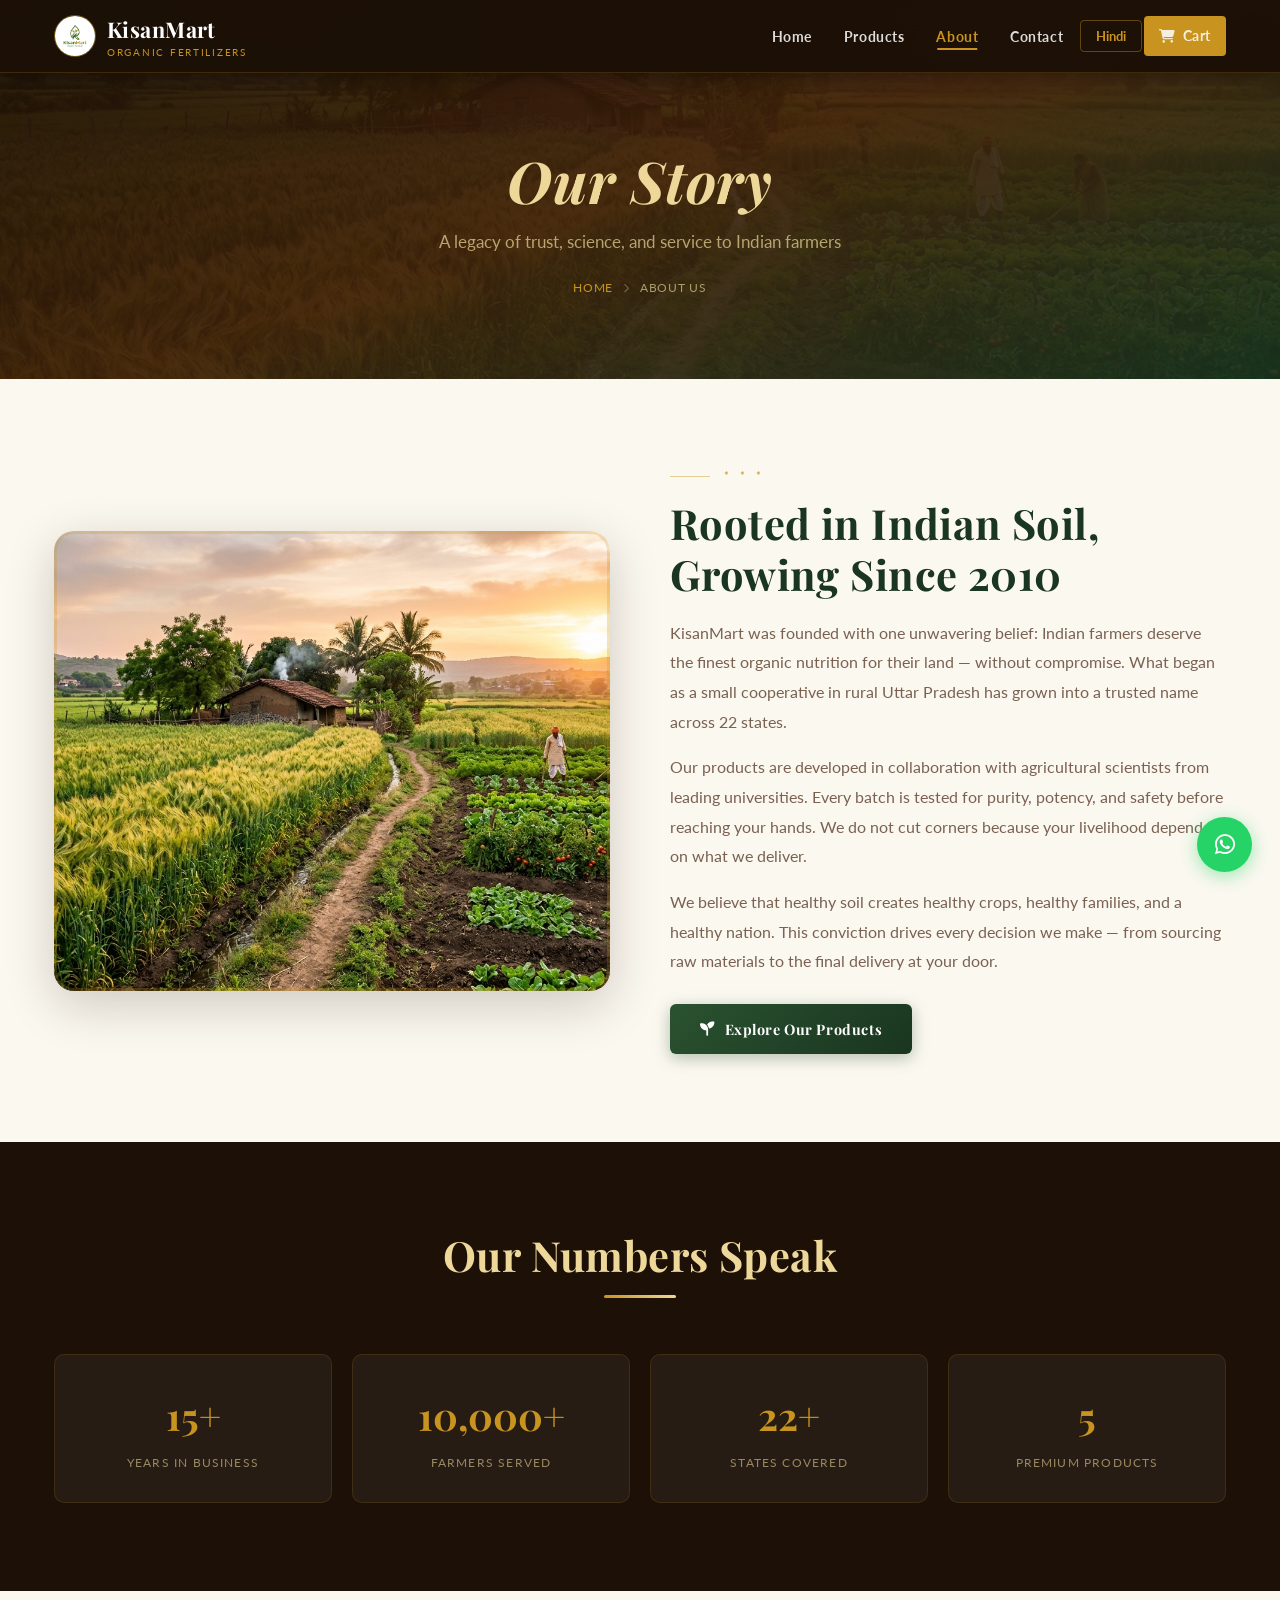
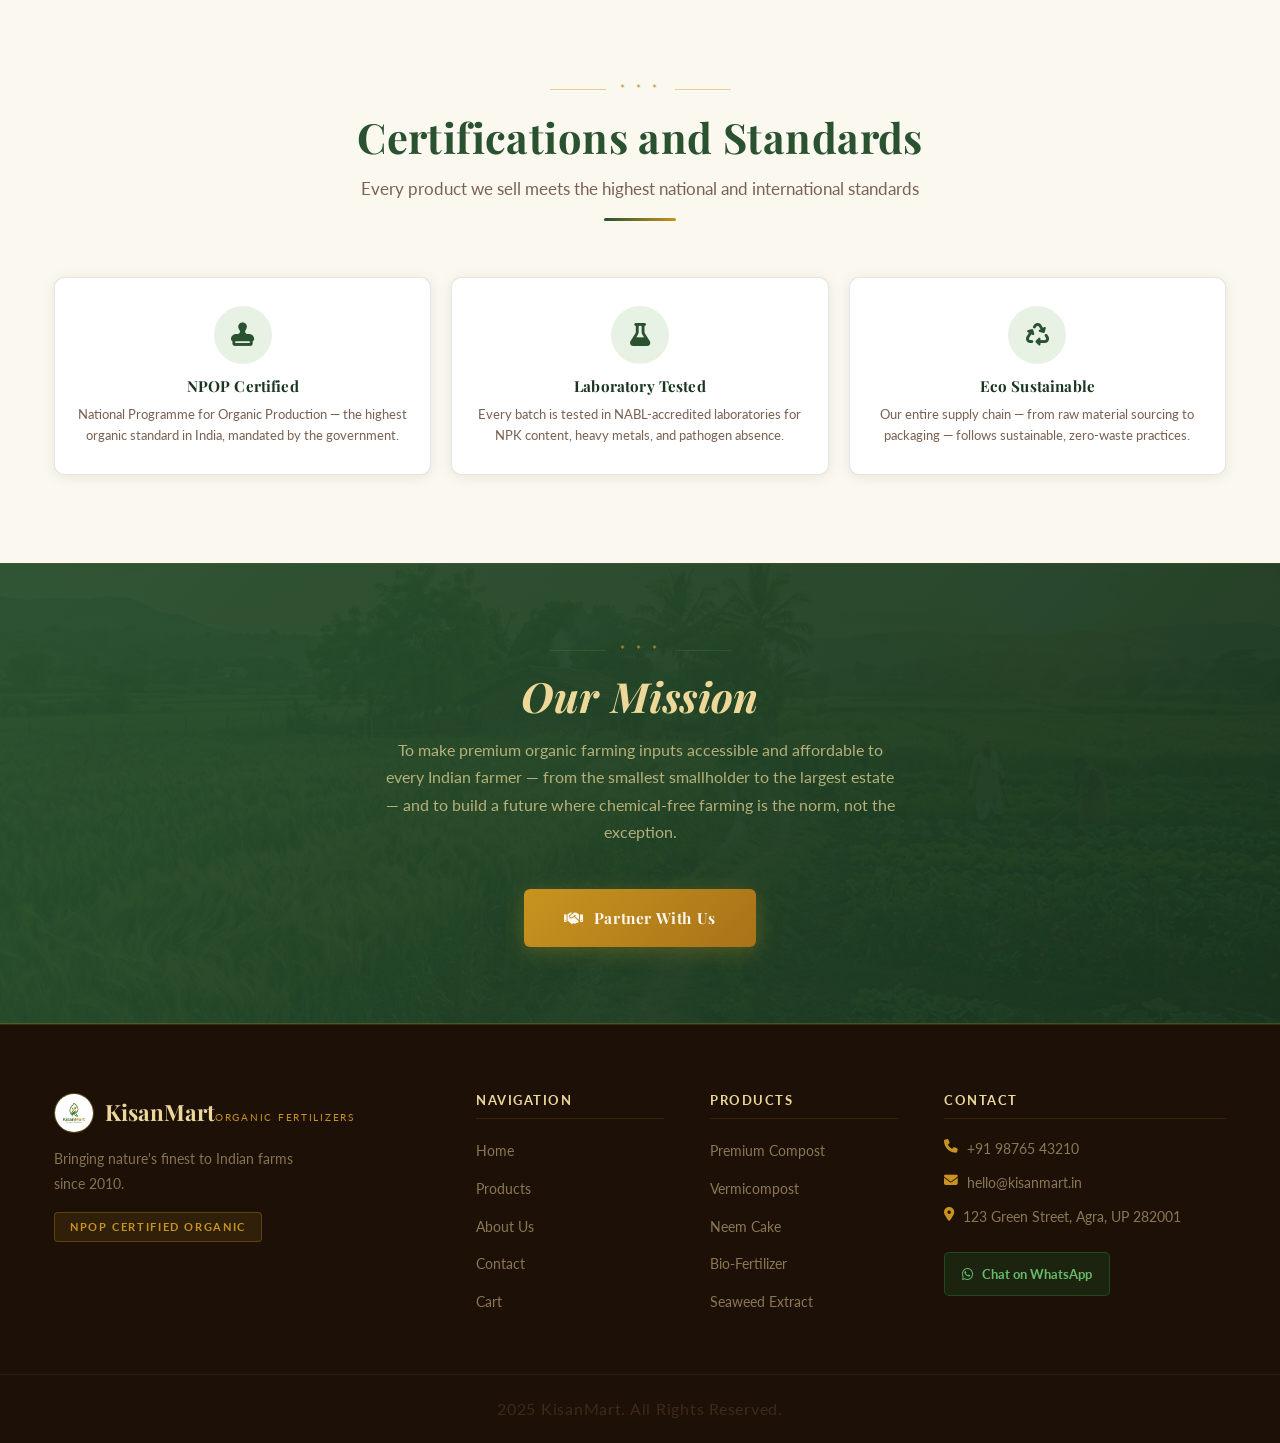
==== commit ea223992: "Fix: i18n keys, testimonials bg, remove edit button, full mobile UI overhaul - Add missing i18n keys" ====
--- a/about.html
+++ b/about.html
@@ -154,7 +154,6 @@
 <script src="js/i18n.js"></script>
 <script src="js/products.js"></script>
 <script src="js/cart.js"></script>
-<script src="admin/edit-mode.js"></script>
 <script>
 document.addEventListener('DOMContentLoaded', () => {
   applyTranslations();
@@ -170,3 +169,4 @@
 </script>
 </body>
 </html>
+
--- a/css/style.css
+++ b/css/style.css
@@ -1,35 +1,52 @@
 /* ============================================================
-   KisanMart — Royal Edition Stylesheet
-   Palette: Deep Royal Purple, Navy, Gold, Champagne, Ivory
+   KisanMart — Earthy Farming Theme
+   Palette: Rich Soil Browns + Forest Greens + Harvest Gold
    ============================================================ */
 
-@import url('https://fonts.googleapis.com/css2?family=Cinzel:wght@400;600;700;900&family=Raleway:wght@300;400;500;600;700&family=Baloo+2:wght@400;500;600;700&display=swap');
+@import url('https://fonts.googleapis.com/css2?family=Playfair+Display:ital,wght@0,400;0,600;0,700;0,900;1,400&family=Lato:wght@300;400;700&family=Baloo+2:wght@500;600;700&display=swap');
 
 /* ── CSS Variables ─────────────────────────────────────── */
 :root {
-  --royal-deep:    #0F0830;
-  --royal-purple:  #1E0E6B;
-  --royal-mid:     #3D1A8E;
-  --royal-light:   #5C35B8;
-  --royal-pale:    #EDE8FF;
-  --gold:          #C9A227;
-  --gold-dark:     #A07D10;
-  --gold-light:    #E8C84A;
-  --champagne:     #F5EDD5;
-  --ivory:         #FDFAF3;
-  --navy:          #0D1B4B;
-  --navy-mid:      #162860;
-  --cream:         #F9F6EE;
+  /* Browns — Soil, Bark, Earth */
+  --soil-dark:     #1C1007;
+  --bark:          #3D200A;
+  --earth:         #6B3B1A;
+  --warm-brown:    #8B5E3C;
+  --tan:           #C4956A;
+  --sand:          #E0C9A6;
+
+  /* Greens — Forest, Leaf, Sage */
+  --forest-deep:   #1A3520;
+  --forest:        #2A5230;
+  --leaf:          #3D7A3A;
+  --sage:          #6A9E60;
+  --pale-green:    #B8D4A8;
+  --mint-cream:    #E8F2E4;
+
+  /* Harvest Gold */
+  --gold:          #C8941F;
+  --gold-light:    #E8B84B;
+  --straw:         #EDD89A;
+
+  /* Neutrals */
+  --cream:         #F7F0E2;
+  --parchment:     #F0E6CE;
+  --ivory:         #FBF8F0;
   --white:         #FFFFFF;
-  --text-dark:     #1A1020;
-  --text-muted:    #6B6880;
-  --border:        rgba(61,26,142,0.12);
-  --shadow-sm:     0 2px 12px rgba(15,8,48,0.08);
-  --shadow-md:     0 6px 28px rgba(15,8,48,0.14);
-  --shadow-lg:     0 12px 50px rgba(15,8,48,0.22);
-  --shadow-gold:   0 4px 20px rgba(201,162,39,0.30);
-  --radius:        12px;
-  --radius-lg:     22px;
+  --text-dark:     #1C1007;
+  --text-body:     #3D2B1A;
+  --text-muted:    #7A6152;
+
+  /* Shadows & Borders */
+  --border:        rgba(61,32,10,0.12);
+  --border-green:  rgba(42,82,48,0.2);
+  --shadow-sm:     0 2px 14px rgba(28,16,7,0.08);
+  --shadow-md:     0 6px 28px rgba(28,16,7,0.13);
+  --shadow-lg:     0 14px 50px rgba(28,16,7,0.2);
+  --shadow-gold:   0 4px 20px rgba(200,148,31,0.3);
+
+  --radius:        10px;
+  --radius-lg:     20px;
   --transition:    0.3s cubic-bezier(0.4, 0, 0.2, 1);
 }
 
@@ -37,10 +54,10 @@
 *, *::before, *::after { box-sizing: border-box; margin: 0; padding: 0; }
 html { scroll-behavior: smooth; font-size: 16px; }
 body {
-  font-family: 'Raleway', 'Baloo 2', sans-serif;
+  font-family: 'Lato', 'Baloo 2', sans-serif;
   background: var(--ivory);
-  color: var(--text-dark);
-  line-height: 1.65;
+  color: var(--text-body);
+  line-height: 1.68;
   overflow-x: hidden;
 }
 img { max-width: 100%; display: block; object-fit: cover; }
@@ -49,191 +66,181 @@
 button { cursor: pointer; border: none; background: none; font-family: inherit; }
 
 /* ── Typography ─────────────────────────────────────────── */
-h1, h2, h3, h4 { font-family: 'Cinzel', serif; line-height: 1.2; letter-spacing: 0.02em; }
-h1 { font-size: clamp(2rem, 5vw, 3.8rem); font-weight: 700; }
-h2 { font-size: clamp(1.6rem, 4vw, 2.8rem); font-weight: 600; }
-h3 { font-size: clamp(1.1rem, 2.5vw, 1.45rem); font-weight: 600; }
-p  { font-family: 'Raleway', sans-serif; font-size: clamp(0.92rem, 2vw, 1.02rem); }
+h1, h2, h3, h4 {
+  font-family: 'Playfair Display', serif;
+  line-height: 1.22; letter-spacing: 0.01em; color: var(--soil-dark);
+}
+h1 { font-size: clamp(2rem, 5vw, 3.6rem); font-weight: 700; }
+h2 { font-size: clamp(1.6rem, 4vw, 2.6rem); font-weight: 700; }
+h3 { font-size: clamp(1.05rem, 2.5vw, 1.38rem); font-weight: 600; }
+p  { font-family: 'Lato', sans-serif; font-size: clamp(0.93rem, 2vw, 1.02rem); color: var(--text-body); }
 
 /* ── Section Layout ─────────────────────────────────────── */
-.section { padding: 90px 0; }
-.section-dark { background: var(--royal-deep); }
-.section-purple { background: var(--royal-purple); }
-.section-navy { background: var(--navy); }
-.section-cream { background: var(--cream); }
-.section-champagne { background: var(--champagne); }
+.section { padding: 88px 0; }
+.section-dark     { background: var(--soil-dark); }
+.section-bark     { background: var(--bark); }
+.section-forest   { background: var(--forest-deep); }
+.section-cream    { background: var(--cream); }
+.section-parchment{ background: var(--parchment); }
+.section-green    { background: var(--mint-cream); }
 .container { max-width: 1220px; margin: 0 auto; padding: 0 24px; }
 
-.section-header { text-align: center; margin-bottom: 58px; }
-.section-header h2 { color: var(--royal-mid); margin-bottom: 14px; }
-.section-header h2.light { color: var(--champagne); }
-.section-header p { color: var(--text-muted); max-width: 580px; margin: 0 auto; font-size: 1.05rem; }
-.section-header p.light { color: rgba(245,237,213,0.75); }
+.section-header { text-align: center; margin-bottom: 56px; }
+.section-header h2 { color: var(--forest); margin-bottom: 13px; }
+.section-header h2.light { color: var(--straw); }
+.section-header p { color: var(--text-muted); max-width: 580px; margin: 0 auto; font-size: 1.04rem; }
+.section-header p.light { color: rgba(237,216,154,0.72); }
+
 .divider {
-  width: 80px; height: 3px;
-  background: linear-gradient(90deg, var(--royal-mid), var(--gold));
-  border-radius: 2px; margin: 16px auto 0;
-}
-.divider-gold {
-  background: linear-gradient(90deg, var(--gold-dark), var(--gold-light));
-}
-
-/* ── Decorative Rule ────────────────────────────────────── */
+  width: 72px; height: 3px;
+  background: linear-gradient(90deg, var(--forest), var(--gold));
+  border-radius: 2px; margin: 14px auto 0;
+}
+.divider-gold { background: linear-gradient(90deg, var(--gold), var(--straw)); }
+
 .ornament {
-  display: flex; align-items: center; gap: 16px;
-  justify-content: center; margin-bottom: 14px;
-}
-.ornament-line { flex: 1; max-width: 60px; height: 1px; background: var(--gold); opacity: 0.5; }
-.ornament-icon { color: var(--gold); font-size: 0.85rem; letter-spacing: 3px; }
+  display: flex; align-items: center; gap: 14px; justify-content: center; margin-bottom: 12px;
+}
+.ornament-line { flex: 1; max-width: 56px; height: 1px; background: var(--gold); opacity: 0.45; }
+.ornament-icon { color: var(--gold); font-size: 0.78rem; letter-spacing: 4px; }
 
 /* ── Buttons ─────────────────────────────────────────────── */
 .btn {
   display: inline-flex; align-items: center; justify-content: center; gap: 10px;
-  padding: 14px 32px; border-radius: 4px;
-  font-family: 'Cinzel', serif; font-size: 0.88rem; font-weight: 600;
-  letter-spacing: 0.08em; text-transform: uppercase;
-  transition: var(--transition); cursor: pointer; white-space: nowrap;
-}
+  padding: 13px 30px; border-radius: 6px;
+  font-family: 'Playfair Display', serif; font-size: 0.9rem; font-weight: 700;
+  letter-spacing: 0.04em; transition: var(--transition); cursor: pointer; white-space: nowrap;
+}
+.btn-forest {
+  background: linear-gradient(135deg, var(--forest), var(--forest-deep));
+  color: var(--white); box-shadow: 0 4px 16px rgba(42,82,48,0.35);
+}
+.btn-forest:hover {
+  background: linear-gradient(135deg, var(--leaf), var(--forest));
+  box-shadow: 0 8px 24px rgba(42,82,48,0.48); transform: translateY(-2px);
+}
+/* alias so existing HTML btn-royal works */
 .btn-royal {
-  background: linear-gradient(135deg, var(--royal-mid), var(--royal-purple));
-  color: var(--white);
-  box-shadow: 0 4px 18px rgba(61,26,142,0.35);
-  border: 1px solid transparent;
+  background: linear-gradient(135deg, var(--forest), var(--forest-deep));
+  color: var(--white); box-shadow: 0 4px 16px rgba(42,82,48,0.35);
 }
 .btn-royal:hover {
-  background: linear-gradient(135deg, var(--royal-light), var(--royal-mid));
-  box-shadow: 0 8px 28px rgba(61,26,142,0.5);
-  transform: translateY(-2px);
+  background: linear-gradient(135deg, var(--leaf), var(--forest));
+  box-shadow: 0 8px 24px rgba(42,82,48,0.48); transform: translateY(-2px);
 }
 .btn-gold {
-  background: linear-gradient(135deg, var(--gold), var(--gold-dark));
-  color: var(--royal-deep);
-  box-shadow: var(--shadow-gold);
-  border: 1px solid transparent;
+  background: linear-gradient(135deg, var(--gold), #A87218);
+  color: var(--ivory); box-shadow: var(--shadow-gold);
 }
 .btn-gold:hover {
   background: linear-gradient(135deg, var(--gold-light), var(--gold));
-  box-shadow: 0 8px 28px rgba(201,162,39,0.45);
-  transform: translateY(-2px);
+  box-shadow: 0 8px 24px rgba(200,148,31,0.45); transform: translateY(-2px);
 }
 .btn-outline-gold {
-  background: transparent;
-  color: var(--gold);
-  border: 1.5px solid var(--gold);
-}
-.btn-outline-gold:hover {
-  background: var(--gold); color: var(--royal-deep);
-  transform: translateY(-2px);
-}
+  background: transparent; color: var(--gold); border: 2px solid var(--gold);
+}
+.btn-outline-gold:hover { background: var(--gold); color: var(--soil-dark); transform: translateY(-2px); }
 .btn-outline-white {
-  background: transparent; color: var(--white);
-  border: 1.5px solid rgba(255,255,255,0.5);
+  background: transparent; color: var(--white); border: 2px solid rgba(255,255,255,0.5);
 }
 .btn-outline-white:hover { background: rgba(255,255,255,0.1); border-color: var(--white); }
-.btn-lg { padding: 17px 42px; font-size: 0.95rem; border-radius: 4px; }
-.btn-sm { padding: 9px 20px; font-size: 0.78rem; }
+.btn-lg { padding: 16px 40px; font-size: 0.96rem; }
+.btn-sm { padding: 8px 18px; font-size: 0.78rem; }
 
 /* ── Navbar ─────────────────────────────────────────────── */
 #navbar {
   position: fixed; top: 0; left: 0; width: 100%; z-index: 1000;
   background: transparent;
-  transition: background 0.45s, box-shadow 0.45s, padding 0.35s;
-  padding: 22px 0;
+  transition: background 0.4s, box-shadow 0.4s, padding 0.35s;
+  padding: 20px 0;
   border-bottom: 1px solid transparent;
 }
 #navbar.scrolled {
-  background: rgba(15,8,48,0.97);
-  backdrop-filter: blur(16px);
-  box-shadow: 0 2px 24px rgba(0,0,0,0.35);
-  padding: 12px 0;
-  border-bottom: 1px solid rgba(201,162,39,0.2);
+  background: rgba(28,16,7,0.96);
+  backdrop-filter: blur(14px);
+  box-shadow: 0 2px 20px rgba(0,0,0,0.4);
+  padding: 11px 0;
+  border-bottom: 1px solid rgba(200,148,31,0.2);
 }
 .nav-inner { display: flex; align-items: center; justify-content: space-between; }
-.nav-logo { display: flex; align-items: center; gap: 12px; }
-.nav-logo img { width: 42px; height: 42px; border-radius: 50%; object-fit: contain; border: 1px solid rgba(201,162,39,0.4); }
+.nav-logo { display: flex; align-items: center; gap: 11px; }
+.nav-logo img { width: 42px; height: 42px; border-radius: 50%; object-fit: contain; border: 1px solid rgba(200,148,31,0.5); }
 .nav-logo-text {
-  font-family: 'Cinzel', serif; font-size: 1.3rem; font-weight: 700;
-  color: var(--white); letter-spacing: 0.06em;
+  font-family: 'Playfair Display', serif; font-size: 1.35rem; font-weight: 700;
+  color: var(--white); letter-spacing: 0.02em;
 }
 .nav-logo-sub {
-  font-family: 'Raleway', sans-serif; font-size: 0.62rem; font-weight: 500;
-  color: var(--gold); letter-spacing: 0.18em; text-transform: uppercase;
-  display: block; margin-top: -3px;
-}
-#nav-menu { display: flex; align-items: center; gap: 4px; }
+  font-family: 'Lato', sans-serif; font-size: 0.6rem; font-weight: 400;
+  color: var(--gold); letter-spacing: 0.18em; text-transform: uppercase; display: block; margin-top: -2px;
+}
+#nav-menu { display: flex; align-items: center; gap: 2px; }
 #nav-menu a {
-  padding: 8px 16px; border-radius: 3px;
-  font-family: 'Cinzel', serif; font-size: 0.75rem; font-weight: 600;
-  letter-spacing: 0.08em; text-transform: uppercase;
-  color: rgba(255,255,255,0.85);
-  transition: var(--transition); position: relative;
+  padding: 8px 15px; border-radius: 4px;
+  font-family: 'Lato', sans-serif; font-size: 0.88rem; font-weight: 700;
+  letter-spacing: 0.04em; color: rgba(255,255,255,0.85); transition: var(--transition);
+  position: relative;
 }
 #nav-menu a::after {
-  content: ''; position: absolute; bottom: 4px; left: 50%; transform: translateX(-50%);
-  width: 0; height: 1px; background: var(--gold);
-  transition: width 0.3s;
+  content: ''; position: absolute; bottom: 3px; left: 50%; transform: translateX(-50%);
+  width: 0; height: 1.5px; background: var(--gold); transition: width 0.3s;
 }
 #nav-menu a:hover { color: var(--gold-light); }
-#nav-menu a:hover::after, #nav-menu a.active::after { width: 60%; }
+#nav-menu a:hover::after, #nav-menu a.active::after { width: 55%; }
 #nav-menu a.active { color: var(--gold); }
 .nav-cart-btn {
-  position: relative; display: flex; align-items: center; gap: 8px;
-  padding: 9px 20px; border-radius: 4px;
-  background: var(--gold); color: var(--royal-deep);
-  font-family: 'Cinzel', serif; font-size: 0.75rem; font-weight: 700;
-  letter-spacing: 0.08em; text-transform: uppercase;
-  transition: var(--transition);
+  position: relative; display: flex; align-items: center; gap: 7px;
+  padding: 9px 18px; border-radius: 6px; background: var(--gold); color: var(--soil-dark);
+  font-family: 'Lato', sans-serif; font-size: 0.85rem; font-weight: 700; transition: var(--transition);
 }
 .nav-cart-btn:hover { background: var(--gold-light); transform: translateY(-1px); box-shadow: var(--shadow-gold); }
 .cart-badge {
   position: absolute; top: -7px; right: -7px;
-  background: var(--royal-mid); color: var(--white);
+  background: var(--forest); color: var(--white);
   width: 20px; height: 20px; border-radius: 50%;
-  font-size: 0.65rem; font-weight: 700; font-family: 'Raleway', sans-serif;
+  font-size: 0.65rem; font-weight: 700; font-family: 'Lato', sans-serif;
   display: none; align-items: center; justify-content: center;
   border: 2px solid var(--gold);
 }
 .lang-btn {
-  padding: 7px 16px; border-radius: 3px;
-  border: 1px solid rgba(201,162,39,0.4); color: var(--gold);
-  font-family: 'Cinzel', serif; font-size: 0.72rem; font-weight: 600;
-  letter-spacing: 0.08em; text-transform: uppercase;
+  padding: 7px 15px; border-radius: 4px;
+  border: 1px solid rgba(200,148,31,0.4); color: var(--gold);
+  font-family: 'Lato', sans-serif; font-size: 0.82rem; font-weight: 700;
   transition: var(--transition);
 }
-.lang-btn:hover { background: var(--gold); color: var(--royal-deep); border-color: var(--gold); }
+.lang-btn:hover { background: var(--gold); color: var(--soil-dark); border-color: var(--gold); }
 
 /* Hamburger */
 .hamburger { display: none; flex-direction: column; gap: 5px; padding: 6px; z-index: 1001; }
-.hamburger span { display: block; width: 26px; height: 1.5px; background: var(--white); transition: var(--transition); }
-.hamburger.open span:nth-child(1) { transform: translateY(6.5px) rotate(45deg); }
+.hamburger span { display: block; width: 26px; height: 2px; background: var(--white); border-radius: 1px; transition: var(--transition); }
+.hamburger.open span:nth-child(1) { transform: translateY(7px) rotate(45deg); }
 .hamburger.open span:nth-child(2) { opacity: 0; }
-.hamburger.open span:nth-child(3) { transform: translateY(-6.5px) rotate(-45deg); }
+.hamburger.open span:nth-child(3) { transform: translateY(-7px) rotate(-45deg); }
 
 /* ── Page Hero (inner pages) ─────────────────────────────── */
 .page-hero {
-  background: linear-gradient(135deg, var(--royal-deep) 0%, var(--navy) 60%, var(--royal-purple) 100%);
-  padding: 140px 0 80px; text-align: center; position: relative; overflow: hidden;
+  background: linear-gradient(160deg, var(--soil-dark) 0%, var(--bark) 50%, var(--forest-deep) 100%);
+  padding: 145px 0 80px; text-align: center; position: relative; overflow: hidden;
 }
 .page-hero::before {
   content: ''; position: absolute; inset: 0;
   background: url('../images/hero-bg.jpg') center/cover;
-  opacity: 0.06;
+  opacity: 0.08;
 }
 .page-hero-content { position: relative; z-index: 2; }
-.page-hero h1 { color: var(--champagne); margin-bottom: 14px; }
-.page-hero p { color: rgba(245,237,213,0.7); font-size: 1.1rem; max-width: 560px; margin: 0 auto; }
+.page-hero h1 { color: var(--straw); font-style: italic; margin-bottom: 12px; }
+.page-hero p { color: rgba(237,216,154,0.7); font-size: 1.08rem; max-width: 540px; margin: 0 auto; }
 .breadcrumb {
   display: flex; align-items: center; justify-content: center; gap: 10px;
   margin-top: 22px;
-  font-family: 'Cinzel', serif; font-size: 0.72rem; letter-spacing: 0.1em; text-transform: uppercase;
+  font-family: 'Lato', sans-serif; font-size: 0.78rem; letter-spacing: 0.06em; text-transform: uppercase;
 }
 .breadcrumb a { color: var(--gold); }
-.breadcrumb span { color: rgba(245,237,213,0.4); }
-.breadcrumb .current { color: rgba(245,237,213,0.7); }
+.breadcrumb span { color: rgba(237,216,154,0.35); }
+.breadcrumb .current { color: rgba(237,216,154,0.65); }
 
 /* ── Home Hero ──────────────────────────────────────────── */
 #hero {
-  position: relative; height: 100vh; min-height: 650px;
+  position: relative; height: 100vh; min-height: 660px;
   display: flex; align-items: center; justify-content: center; overflow: hidden;
 }
 .hero-bg {
@@ -242,16 +249,13 @@
   transform: scale(1.06);
   animation: heroZoom 14s ease-in-out infinite alternate;
 }
-@keyframes heroZoom {
-  from { transform: scale(1.06); }
-  to   { transform: scale(1.12); }
-}
+@keyframes heroZoom { from { transform: scale(1.06); } to { transform: scale(1.12); } }
 .hero-overlay {
   position: absolute; inset: 0;
   background: linear-gradient(160deg,
-    rgba(15,8,48,0.88) 0%,
-    rgba(30,14,107,0.72) 50%,
-    rgba(13,27,75,0.82) 100%);
+    rgba(28,16,7,0.82) 0%,
+    rgba(42,82,48,0.55) 55%,
+    rgba(28,16,7,0.78) 100%);
 }
 .hero-content {
   position: relative; z-index: 2; text-align: center; color: var(--white);
@@ -260,218 +264,229 @@
 }
 .hero-eyebrow {
   display: inline-block;
-  font-family: 'Cinzel', serif; font-size: 0.72rem; font-weight: 600;
-  letter-spacing: 0.25em; text-transform: uppercase; color: var(--gold);
-  border: 1px solid rgba(201,162,39,0.4); padding: 7px 22px; border-radius: 2px;
-  margin-bottom: 24px;
-}
-.hero-content h1 { color: var(--champagne); text-shadow: 0 2px 30px rgba(0,0,0,0.4); margin-bottom: 20px; }
-.hero-content p { font-size: clamp(1rem, 2.5vw, 1.18rem); color: rgba(245,237,213,0.82); margin-bottom: 40px; }
+  font-family: 'Lato', sans-serif; font-size: 0.75rem; font-weight: 700;
+  letter-spacing: 0.22em; text-transform: uppercase; color: var(--gold);
+  border: 1px solid rgba(200,148,31,0.45); padding: 7px 22px; border-radius: 4px;
+  margin-bottom: 22px;
+}
+.hero-content h1 { color: var(--straw); text-shadow: 0 2px 24px rgba(0,0,0,0.45); margin-bottom: 18px; font-style: italic; }
+.hero-content p { font-size: clamp(1rem, 2.5vw, 1.16rem); color: rgba(240,230,200,0.88); margin-bottom: 38px; }
 .hero-buttons { display: flex; gap: 16px; justify-content: center; flex-wrap: wrap; }
 .hero-scroll {
-  position: absolute; bottom: 36px; left: 50%; transform: translateX(-50%);
-  z-index: 2; display: flex; flex-direction: column; align-items: center; gap: 8px;
-  color: rgba(245,237,213,0.5); font-family: 'Cinzel', serif; font-size: 0.68rem;
-  letter-spacing: 0.2em; text-transform: uppercase;
-  animation: scrollBounce 2s ease infinite;
-}
-.hero-scroll i { font-size: 1.1rem; color: var(--gold); }
+  position: absolute; bottom: 34px; left: 50%; transform: translateX(-50%); z-index: 2;
+  display: flex; flex-direction: column; align-items: center; gap: 7px;
+  color: rgba(237,216,154,0.5); font-family: 'Lato', sans-serif; font-size: 0.68rem;
+  letter-spacing: 0.18em; text-transform: uppercase;
+  animation: scrollBounce 2.2s ease infinite;
+}
+.hero-scroll i { font-size: 1rem; color: var(--gold); }
 @keyframes scrollBounce {
   0%, 100% { transform: translateX(-50%) translateY(0); }
-  50% { transform: translateX(-50%) translateY(8px); }
+  50%       { transform: translateX(-50%) translateY(8px); }
 }
 
 /* ── Trust Bar ──────────────────────────────────────────── */
 #trust-bar {
-  background: linear-gradient(90deg, var(--royal-deep), var(--navy), var(--royal-purple));
-  border-top: 1px solid rgba(201,162,39,0.25);
-  border-bottom: 1px solid rgba(201,162,39,0.25);
-  padding: 28px 0;
+  background: linear-gradient(90deg, var(--forest-deep), var(--forest), var(--forest-deep));
+  border-top: 1px solid rgba(200,148,31,0.2);
+  border-bottom: 1px solid rgba(200,148,31,0.2);
+  padding: 26px 0;
 }
 .trust-grid { display: grid; grid-template-columns: repeat(4, 1fr); gap: 0; }
 .trust-item {
-  text-align: center; padding: 16px 20px;
-  border-right: 1px solid rgba(201,162,39,0.15);
+  text-align: center; padding: 14px 18px;
+  border-right: 1px solid rgba(200,148,31,0.15);
 }
 .trust-item:last-child { border-right: none; }
 .trust-num {
-  font-family: 'Cinzel', serif;
-  font-size: clamp(1.6rem, 3.5vw, 2.4rem); font-weight: 700;
+  font-family: 'Playfair Display', serif;
+  font-size: clamp(1.5rem, 3.2vw, 2.3rem); font-weight: 700;
   color: var(--gold); display: block; line-height: 1;
 }
 .trust-label {
-  font-family: 'Raleway', sans-serif; font-size: 0.78rem; font-weight: 500;
-  color: rgba(245,237,213,0.65); margin-top: 5px; letter-spacing: 0.06em;
-  text-transform: uppercase;
-}
-
-/* ── Featured Products (Home) ────────────────────────────── */
+  font-family: 'Lato', sans-serif; font-size: 0.76rem; font-weight: 700;
+  color: rgba(232,216,180,0.7); margin-top: 5px; letter-spacing: 0.07em; text-transform: uppercase;
+}
+
+/* ── Product Cards ──────────────────────────────────────── */
 .products-grid {
-  display: grid; grid-template-columns: repeat(auto-fill, minmax(280px, 1fr));
-  gap: 28px; transition: opacity 0.3s;
+  display: grid; grid-template-columns: repeat(auto-fill, minmax(278px, 1fr));
+  gap: 26px; transition: opacity 0.3s;
 }
 .products-grid.fade-out { opacity: 0; }
 
 .product-card {
   background: var(--white); border-radius: var(--radius);
-  border: 1px solid var(--border);
-  box-shadow: var(--shadow-sm); overflow: hidden;
+  border: 1px solid var(--border); box-shadow: var(--shadow-sm); overflow: hidden;
   transition: transform 0.35s ease, box-shadow 0.35s ease;
 }
-.product-card:hover { transform: translateY(-8px); box-shadow: var(--shadow-lg); }
-.product-img-wrap {
-  position: relative; height: 230px; overflow: hidden; background: var(--champagne);
-}
+.product-card:hover { transform: translateY(-7px); box-shadow: var(--shadow-lg); }
+.product-img-wrap { position: relative; height: 228px; overflow: hidden; background: var(--parchment); }
 .product-img-wrap img { width: 100%; height: 100%; transition: transform 0.45s ease; }
 .product-card:hover .product-img-wrap img { transform: scale(1.07); }
 .product-badge {
-  position: absolute; top: 14px; left: 14px;
-  color: var(--white); font-family: 'Cinzel', serif;
-  font-size: 0.65rem; font-weight: 700; letter-spacing: 0.1em; text-transform: uppercase;
-  padding: 5px 14px; border-radius: 2px;
+  position: absolute; top: 13px; left: 13px;
+  color: var(--white); font-family: 'Lato', sans-serif;
+  font-size: 0.68rem; font-weight: 700; letter-spacing: 0.08em; text-transform: uppercase;
+  padding: 5px 13px; border-radius: 4px;
 }
 .product-discount {
-  position: absolute; top: 14px; right: 14px;
-  background: var(--royal-mid); color: var(--white);
-  font-size: 0.7rem; font-weight: 700; font-family: 'Cinzel', serif;
-  padding: 5px 12px; border-radius: 2px;
+  position: absolute; top: 13px; right: 13px;
+  background: var(--earth); color: var(--white);
+  font-size: 0.68rem; font-weight: 700; font-family: 'Lato', sans-serif;
+  padding: 5px 11px; border-radius: 4px;
 }
 .product-overlay {
   position: absolute; inset: 0;
-  background: rgba(15,8,48,0.75);
-  display: flex; align-items: center; justify-content: center; gap: 12px;
+  background: rgba(28,16,7,0.72);
+  display: flex; align-items: center; justify-content: center; gap: 10px;
   opacity: 0; transition: opacity 0.3s;
 }
 .product-card:hover .product-overlay { opacity: 1; }
-.product-body { padding: 22px; }
+.product-body { padding: 20px; }
 .product-name {
-  font-family: 'Cinzel', serif; font-size: 1rem; font-weight: 600;
-  color: var(--royal-deep); margin-bottom: 5px;
-}
-.product-unit { font-size: 0.78rem; color: var(--text-muted); margin-bottom: 10px; letter-spacing: 0.04em; }
-.product-highlights { display: flex; gap: 6px; flex-wrap: wrap; margin-bottom: 10px; }
+  font-family: 'Playfair Display', serif; font-size: 1.05rem; font-weight: 700;
+  color: var(--forest-deep); margin-bottom: 4px;
+}
+.product-unit { font-size: 0.78rem; color: var(--text-muted); margin-bottom: 10px; letter-spacing: 0.03em; }
+.product-highlights { display: flex; gap: 6px; flex-wrap: wrap; margin-bottom: 9px; }
 .tag {
-  background: var(--royal-pale); color: var(--royal-mid);
-  font-size: 0.68rem; font-weight: 600; padding: 3px 10px;
-  border-radius: 2px; letter-spacing: 0.04em;
-  font-family: 'Raleway', sans-serif;
-}
-.product-desc { font-size: 0.82rem; color: var(--text-muted); margin-bottom: 12px; line-height: 1.6; }
-.product-rating { display: flex; align-items: center; gap: 6px; margin-bottom: 12px; }
+  background: var(--mint-cream); color: var(--forest);
+  font-size: 0.68rem; font-weight: 700; padding: 3px 10px;
+  border-radius: 4px; letter-spacing: 0.03em;
+}
+.product-desc { font-size: 0.82rem; color: var(--text-muted); margin-bottom: 11px; line-height: 1.6; }
+.product-rating { display: flex; align-items: center; gap: 6px; margin-bottom: 11px; }
 .stars { color: var(--gold); font-size: 0.88rem; letter-spacing: 1px; }
-.rating-num { font-size: 0.82rem; font-weight: 700; color: var(--royal-deep); }
-.rating-count { font-size: 0.75rem; color: var(--text-muted); }
-.product-price-row { display: flex; align-items: center; justify-content: space-between; margin-bottom: 16px; }
-.product-price-wrap { display: flex; align-items: baseline; gap: 8px; }
-.product-price { font-family: 'Cinzel', serif; font-size: 1.3rem; font-weight: 700; color: var(--royal-mid); }
+.rating-num { font-size: 0.82rem; font-weight: 700; color: var(--bark); }
+.rating-count { font-size: 0.74rem; color: var(--text-muted); }
+.product-price-row { display: flex; align-items: center; justify-content: space-between; margin-bottom: 14px; }
+.product-price-wrap { display: flex; align-items: baseline; gap: 7px; }
+.product-price {
+  font-family: 'Playfair Display', serif; font-size: 1.28rem; font-weight: 700; color: var(--forest);
+}
 .product-original { font-size: 0.82rem; color: var(--text-muted); text-decoration: line-through; }
-.product-instock { font-size: 0.72rem; color: #2E7D32; font-weight: 700; font-family: 'Cinzel', serif; letter-spacing: 0.06em; }
+.product-instock { font-size: 0.72rem; color: #2E7D32; font-weight: 700; letter-spacing: 0.04em; }
 .product-actions { display: grid; grid-template-columns: 1fr 1fr; gap: 8px; }
-.product-actions .btn { font-size: 0.72rem; padding: 10px 12px; border-radius: 3px; }
+.product-actions .btn { font-size: 0.78rem; padding: 10px 12px; border-radius: 5px; }
 
 /* Filter Bar */
-.filter-bar { display: flex; gap: 10px; justify-content: center; flex-wrap: wrap; margin-bottom: 44px; }
+.filter-bar { display: flex; gap: 10px; justify-content: center; flex-wrap: wrap; margin-bottom: 42px; }
 .filter-btn {
-  padding: 9px 24px; border-radius: 3px;
-  font-family: 'Cinzel', serif; font-size: 0.72rem; font-weight: 600; letter-spacing: 0.1em; text-transform: uppercase;
-  border: 1px solid var(--royal-mid); color: var(--royal-mid);
-  transition: var(--transition);
-}
-.filter-btn.active, .filter-btn:hover { background: var(--royal-mid); color: var(--white); }
-
-/* ── Stats / Charts ─────────────────────────────────────── */
-.stats-counters { display: grid; grid-template-columns: repeat(4, 1fr); gap: 24px; margin-bottom: 60px; }
+  padding: 9px 22px; border-radius: 5px;
+  font-family: 'Lato', sans-serif; font-size: 0.84rem; font-weight: 700; letter-spacing: 0.04em;
+  border: 2px solid var(--forest); color: var(--forest); transition: var(--transition);
+}
+.filter-btn.active, .filter-btn:hover { background: var(--forest); color: var(--white); }
+
+/* ── Stats & Charts ─────────────────────────────────────── */
+.stats-counters { display: grid; grid-template-columns: repeat(4, 1fr); gap: 22px; margin-bottom: 58px; }
 .stat-card {
-  text-align: center; padding: 32px 20px;
-  background: rgba(255,255,255,0.04); border-radius: var(--radius);
-  border: 1px solid rgba(201,162,39,0.2);
-  transition: transform 0.3s, border-color 0.3s;
-}
-.stat-card:hover { transform: translateY(-4px); border-color: rgba(201,162,39,0.5); }
-.stat-icon-wrap { width: 52px; height: 52px; border-radius: 50%; background: rgba(201,162,39,0.1); display: flex; align-items: center; justify-content: center; margin: 0 auto 14px; }
-.stat-icon-wrap i { font-size: 1.3rem; color: var(--gold); }
-.stat-number { font-family: 'Cinzel', serif; font-size: 2.2rem; font-weight: 700; color: var(--gold); display: block; }
-.stat-label { font-size: 0.78rem; color: rgba(245,237,213,0.6); letter-spacing: 0.1em; text-transform: uppercase; margin-top: 6px; }
-.charts-grid { display: grid; grid-template-columns: 1fr 1fr 1fr; gap: 24px; }
+  text-align: center; padding: 30px 18px;
+  background: rgba(255,255,255,0.05); border-radius: var(--radius);
+  border: 1px solid rgba(200,148,31,0.2); transition: transform 0.3s, border-color 0.3s;
+}
+.stat-card:hover { transform: translateY(-4px); border-color: rgba(200,148,31,0.5); }
+.stat-icon-wrap {
+  width: 50px; height: 50px; border-radius: 50%;
+  background: rgba(200,148,31,0.12); display: flex; align-items: center; justify-content: center;
+  margin: 0 auto 12px;
+}
+.stat-icon-wrap i { font-size: 1.25rem; color: var(--gold); }
+.stat-number { font-family: 'Playfair Display', serif; font-size: 2.1rem; font-weight: 700; color: var(--gold); display: block; }
+.stat-label { font-size: 0.74rem; color: rgba(237,216,154,0.58); letter-spacing: 0.1em; text-transform: uppercase; margin-top: 5px; }
+.charts-grid { display: grid; grid-template-columns: 1fr 1fr 1fr; gap: 22px; }
 .chart-card {
-  background: rgba(255,255,255,0.04); padding: 28px; border-radius: var(--radius-lg);
-  border: 1px solid rgba(201,162,39,0.15);
-}
-.chart-card h3 { font-family: 'Cinzel', serif; font-size: 0.82rem; letter-spacing: 0.1em; text-transform: uppercase; color: var(--champagne); margin-bottom: 20px; text-align: center; }
-.chart-wrap { position: relative; height: 250px; }
+  background: rgba(255,255,255,0.04); padding: 26px; border-radius: var(--radius-lg);
+  border: 1px solid rgba(200,148,31,0.12);
+}
+.chart-card h3 {
+  font-family: 'Lato', sans-serif; font-size: 0.78rem; font-weight: 700;
+  letter-spacing: 0.1em; text-transform: uppercase; color: var(--straw);
+  margin-bottom: 18px; text-align: center;
+}
+.chart-wrap { position: relative; height: 248px; }
 
 /* ── Testimonials ───────────────────────────────────────── */
 .testimonial-carousel { position: relative; max-width: 800px; margin: 0 auto; }
 .testimonial-track { position: relative; min-height: 260px; }
 .testimonial-card {
-  display: none; background: rgba(255,255,255,0.04); backdrop-filter: blur(12px);
-  border-radius: var(--radius-lg); padding: 36px;
-  border: 1px solid rgba(201,162,39,0.15);
+  display: none; background: rgba(255,255,255,0.05); backdrop-filter: blur(10px);
+  border-radius: var(--radius-lg); padding: 34px;
+  border: 1px solid rgba(200,148,31,0.15);
   animation: fadeInUp 0.5s ease both;
 }
-.testimonial-card.active { display: flex; gap: 28px; align-items: flex-start; }
+.testimonial-card.active { display: flex; gap: 26px; align-items: flex-start; }
 .testimonial-avatar {
-  width: 64px; height: 64px; border-radius: 50%; flex-shrink: 0;
+  width: 62px; height: 62px; border-radius: 50%; flex-shrink: 0;
   display: flex; align-items: center; justify-content: center;
-  font-family: 'Cinzel', serif; font-weight: 700; font-size: 1.1rem; color: var(--white);
-  border: 2px solid rgba(201,162,39,0.4);
-}
-.testimonial-stars { color: var(--gold); font-size: 1rem; margin-bottom: 12px; letter-spacing: 3px; }
-.testimonial-text { color: rgba(245,237,213,0.85); font-style: italic; margin-bottom: 16px; line-height: 1.75; }
-.testimonial-author strong { color: var(--champagne); font-family: 'Cinzel', serif; font-size: 0.95rem; display: block; }
-.testimonial-author span { color: rgba(245,237,213,0.5); font-size: 0.8rem; letter-spacing: 0.06em; }
+  font-family: 'Playfair Display', serif; font-weight: 700; font-size: 1.1rem; color: var(--white);
+  border: 2px solid rgba(200,148,31,0.45);
+}
+.testimonial-stars { color: var(--gold); font-size: 0.95rem; margin-bottom: 11px; letter-spacing: 3px; }
+.testimonial-text { color: rgba(240,230,200,0.86); font-style: italic; margin-bottom: 14px; line-height: 1.78; }
+.testimonial-author strong { color: var(--straw); font-family: 'Playfair Display', serif; font-size: 0.95rem; display: block; }
+.testimonial-author span { color: rgba(237,216,154,0.52); font-size: 0.8rem; letter-spacing: 0.05em; }
 .testimonial-controls { display: flex; align-items: center; justify-content: center; gap: 18px; margin-top: 26px; }
 .carousel-btn {
-  background: rgba(201,162,39,0.1); color: var(--gold);
-  border: 1px solid rgba(201,162,39,0.3);
-  width: 44px; height: 44px; border-radius: 50%; font-size: 1rem;
+  background: rgba(200,148,31,0.1); color: var(--gold);
+  border: 1px solid rgba(200,148,31,0.3);
+  width: 44px; height: 44px; border-radius: 50%; font-size: 0.95rem;
   display: flex; align-items: center; justify-content: center;
   cursor: pointer; transition: var(--transition);
 }
-.carousel-btn:hover { background: var(--gold); color: var(--royal-deep); }
+.carousel-btn:hover { background: var(--gold); color: var(--soil-dark); }
 #testimonial-dots { display: flex; gap: 8px; }
-.dot { width: 8px; height: 8px; border-radius: 50%; background: rgba(201,162,39,0.3); border: none; transition: var(--transition); cursor: pointer; }
+.dot { width: 8px; height: 8px; border-radius: 50%; background: rgba(200,148,31,0.3); border: none; transition: var(--transition); cursor: pointer; }
 .dot.active { background: var(--gold); width: 22px; border-radius: 4px; }
 
 /* ── Why Organic ────────────────────────────────────────── */
-.why-grid { display: grid; grid-template-columns: repeat(3, 1fr); gap: 24px; }
+.why-grid { display: grid; grid-template-columns: repeat(3, 1fr); gap: 22px; }
 .why-card {
   background: var(--white); border-radius: var(--radius);
-  padding: 36px 28px;
-  border: 1px solid var(--border);
-  box-shadow: var(--shadow-sm); transition: transform 0.35s, box-shadow 0.35s;
-  border-top: 3px solid transparent;
-}
-.why-card:hover { transform: translateY(-6px); box-shadow: var(--shadow-md); border-top-color: var(--gold); }
+  padding: 34px 26px; border: 1px solid var(--border); box-shadow: var(--shadow-sm);
+  transition: transform 0.35s, box-shadow 0.35s; border-top: 3px solid transparent;
+}
+.why-card:hover { transform: translateY(-6px); box-shadow: var(--shadow-md); border-top-color: var(--forest); }
 .why-icon-wrap {
-  width: 58px; height: 58px; border-radius: var(--radius);
-  background: var(--royal-pale); display: flex; align-items: center; justify-content: center;
-  margin-bottom: 18px; transition: background 0.3s;
-}
-.why-card:hover .why-icon-wrap { background: var(--royal-mid); }
-.why-icon-wrap i { font-size: 1.4rem; color: var(--royal-mid); transition: color 0.3s; }
+  width: 55px; height: 55px; border-radius: var(--radius); background: var(--mint-cream);
+  display: flex; align-items: center; justify-content: center; margin-bottom: 16px; transition: background 0.3s;
+}
+.why-card:hover .why-icon-wrap { background: var(--forest); }
+.why-icon-wrap i { font-size: 1.35rem; color: var(--forest); transition: color 0.3s; }
 .why-card:hover .why-icon-wrap i { color: var(--gold); }
-.why-card h3 { color: var(--royal-deep); margin-bottom: 10px; font-size: 1.05rem; }
+.why-card h3 { color: var(--forest-deep); margin-bottom: 9px; font-size: 1.05rem; }
 .why-card p { color: var(--text-muted); font-size: 0.9rem; line-height: 1.65; }
 
 /* ── CTA Section ────────────────────────────────────────── */
 .cta-section {
-  background: linear-gradient(135deg, var(--royal-mid) 0%, var(--navy) 100%);
-  padding: 80px 0; text-align: center;
-  border-top: 1px solid rgba(201,162,39,0.2);
-  border-bottom: 1px solid rgba(201,162,39,0.2);
-}
-.cta-section h2 { color: var(--champagne); margin-bottom: 14px; }
-.cta-section p { color: rgba(245,237,213,0.7); max-width: 520px; margin: 0 auto 32px; }
+  background: linear-gradient(135deg, var(--forest) 0%, var(--forest-deep) 100%);
+  padding: 76px 0; text-align: center;
+  border-top: 1px solid rgba(200,148,31,0.2);
+  border-bottom: 1px solid rgba(200,148,31,0.2);
+  position: relative; overflow: hidden;
+}
+.cta-section::before {
+  content: ''; position: absolute; inset: 0;
+  background: url('../images/hero-bg.jpg') center/cover; opacity: 0.04;
+}
+.cta-section > .container { position: relative; z-index: 2; }
+.cta-section h2 { color: var(--straw); font-style: italic; margin-bottom: 14px; }
+.cta-section p { color: rgba(237,216,154,0.72); max-width: 520px; margin: 0 auto 30px; }
 
 /* ── About Page ─────────────────────────────────────────── */
 .about-story-grid { display: grid; grid-template-columns: 1fr 1fr; gap: 60px; align-items: center; }
-.about-img { border-radius: var(--radius-lg); overflow: hidden; box-shadow: var(--shadow-lg); height: 460px; }
+.about-img {
+  border-radius: var(--radius-lg); overflow: hidden; box-shadow: var(--shadow-lg);
+  height: 460px; position: relative;
+}
+.about-img::after {
+  content: ''; position: absolute; inset: 0;
+  border: 3px solid rgba(200,148,31,0.25); border-radius: var(--radius-lg); pointer-events: none;
+}
 .about-img img { width: 100%; height: 100%; object-fit: cover; }
-.about-text .ornament { justify-content: flex-start; }
-.about-text h2 { color: var(--royal-deep); margin-bottom: 20px; }
-.about-text p { color: var(--text-muted); margin-bottom: 16px; line-height: 1.8; }
-.about-text .btn { margin-top: 12px; }
+.about-text h2 { color: var(--forest-deep); margin-bottom: 18px; }
+.about-text p { color: var(--text-muted); margin-bottom: 16px; line-height: 1.82; }
 
 .cert-grid { display: grid; grid-template-columns: repeat(3, 1fr); gap: 20px; }
 .cert-card {
@@ -480,152 +495,167 @@
   box-shadow: var(--shadow-sm); transition: transform 0.3s;
 }
 .cert-card:hover { transform: translateY(-4px); }
-.cert-icon { width: 60px; height: 60px; border-radius: 50%; background: var(--royal-pale); display: flex; align-items: center; justify-content: center; margin: 0 auto 14px; }
-.cert-icon i { font-size: 1.5rem; color: var(--royal-mid); }
-.cert-card h4 { font-family: 'Cinzel', serif; font-size: 0.9rem; color: var(--royal-deep); margin-bottom: 8px; }
-.cert-card p { font-size: 0.82rem; color: var(--text-muted); }
+.cert-icon { width: 58px; height: 58px; border-radius: 50%; background: var(--mint-cream); display: flex; align-items: center; justify-content: center; margin: 0 auto 13px; }
+.cert-icon i { font-size: 1.45rem; color: var(--forest); }
+.cert-card h4 { font-family: 'Playfair Display', serif; font-size: 0.95rem; color: var(--forest-deep); margin-bottom: 8px; }
+.cert-card p { font-size: 0.83rem; color: var(--text-muted); line-height: 1.6; }
 
 .values-grid { display: grid; grid-template-columns: repeat(4, 1fr); gap: 20px; }
 .value-card {
-  background: rgba(255,255,255,0.05); border: 1px solid rgba(201,162,39,0.15);
-  border-radius: var(--radius); padding: 28px 20px; text-align: center;
-}
-.value-num { font-family: 'Cinzel', serif; font-size: 2.5rem; font-weight: 700; color: var(--gold); display: block; }
-.value-label { font-size: 0.78rem; color: rgba(245,237,213,0.6); letter-spacing: 0.1em; text-transform: uppercase; }
+  background: rgba(255,255,255,0.05); border: 1px solid rgba(200,148,31,0.15);
+  border-radius: var(--radius); padding: 28px 18px; text-align: center;
+}
+.value-num { font-family: 'Playfair Display', serif; font-size: 2.4rem; font-weight: 700; color: var(--gold); display: block; }
+.value-label { font-size: 0.74rem; color: rgba(237,216,154,0.58); letter-spacing: 0.1em; text-transform: uppercase; }
 
 /* ── Contact Page ───────────────────────────────────────── */
-.contact-grid { display: grid; grid-template-columns: 1fr 1.6fr; gap: 48px; align-items: start; }
-.contact-info { }
-.contact-info h3 { font-family: 'Cinzel', serif; color: var(--royal-deep); margin-bottom: 20px; }
-.contact-item { display: flex; gap: 16px; align-items: flex-start; margin-bottom: 24px; }
-.contact-icon { width: 46px; height: 46px; border-radius: var(--radius); background: var(--royal-pale); display: flex; align-items: center; justify-content: center; flex-shrink: 0; }
-.contact-icon i { font-size: 1.1rem; color: var(--royal-mid); }
-.contact-item-text strong { display: block; font-family: 'Cinzel', serif; font-size: 0.82rem; color: var(--royal-deep); letter-spacing: 0.06em; margin-bottom: 3px; }
+.contact-grid { display: grid; grid-template-columns: 1fr 1.6fr; gap: 46px; align-items: start; }
+.contact-item { display: flex; gap: 15px; align-items: flex-start; margin-bottom: 22px; }
+.contact-icon { width: 44px; height: 44px; border-radius: var(--radius); background: var(--mint-cream); display: flex; align-items: center; justify-content: center; flex-shrink: 0; }
+.contact-icon i { font-size: 1.05rem; color: var(--forest); }
+.contact-item-text strong { display: block; font-family: 'Playfair Display', serif; font-size: 0.88rem; color: var(--forest-deep); margin-bottom: 3px; }
 .contact-item-text span { font-size: 0.9rem; color: var(--text-muted); }
 .whatsapp-cta {
   display: flex; align-items: center; gap: 14px;
-  background: #E8F5E9; padding: 18px 22px; border-radius: var(--radius);
-  border: 1px solid #C8E6C9; margin-top: 24px; transition: var(--transition);
+  background: #E8F5E9; padding: 17px 20px; border-radius: var(--radius);
+  border: 1px solid #C8E6C9; margin-top: 22px; transition: var(--transition);
 }
 .whatsapp-cta:hover { transform: translateY(-2px); box-shadow: 0 4px 16px rgba(37,211,102,0.2); }
 .whatsapp-cta i { font-size: 1.8rem; color: #25D366; }
-.whatsapp-cta-text strong { display: block; font-family: 'Cinzel', serif; font-size: 0.85rem; color: #1B5E20; }
-.whatsapp-cta-text span { font-size: 0.8rem; color: #388E3C; }
-
-.contact-form-wrap { background: var(--white); border-radius: var(--radius-lg); padding: 40px; box-shadow: var(--shadow-md); border: 1px solid var(--border); }
-.contact-form-wrap h3 { font-family: 'Cinzel', serif; color: var(--royal-deep); margin-bottom: 24px; }
-.form-group { margin-bottom: 16px; }
-.form-label { display: block; font-family: 'Cinzel', serif; font-size: 0.72rem; font-weight: 600; letter-spacing: 0.1em; text-transform: uppercase; color: var(--royal-mid); margin-bottom: 7px; }
+.whatsapp-cta-text strong { display: block; font-family: 'Playfair Display', serif; font-size: 0.88rem; color: #1B5E20; }
+.whatsapp-cta-text span { font-size: 0.78rem; color: #388E3C; }
+
+.contact-form-wrap { background: var(--white); border-radius: var(--radius-lg); padding: 38px; box-shadow: var(--shadow-md); border: 1px solid var(--border); }
+.contact-form-wrap h3 { font-family: 'Playfair Display', serif; color: var(--forest-deep); margin-bottom: 22px; }
+.form-group { margin-bottom: 15px; }
+.form-label { display: block; font-family: 'Lato', sans-serif; font-size: 0.74rem; font-weight: 700; letter-spacing: 0.08em; text-transform: uppercase; color: var(--earth); margin-bottom: 6px; }
 .form-control {
-  width: 100%; padding: 12px 16px;
-  border: 1px solid rgba(61,26,142,0.18); border-radius: 4px;
-  font-family: 'Raleway', sans-serif; font-size: 0.92rem;
-  color: var(--text-dark); background: var(--ivory);
+  width: 100%; padding: 11px 15px;
+  border: 1.5px solid rgba(107,59,26,0.18); border-radius: 5px;
+  font-family: 'Lato', sans-serif; font-size: 0.92rem; color: var(--text-dark); background: var(--ivory);
   transition: border-color 0.2s, box-shadow 0.2s;
 }
-.form-control:focus { outline: none; border-color: var(--royal-mid); box-shadow: 0 0 0 3px rgba(61,26,142,0.08); }
+.form-control:focus { outline: none; border-color: var(--forest); box-shadow: 0 0 0 3px rgba(42,82,48,0.1); }
 .form-control.error { border-color: #C62828; }
-textarea.form-control { resize: vertical; min-height: 120px; }
-select.form-control { appearance: none; background-image: url("data:image/svg+xml,%3Csvg xmlns='http://www.w3.org/2000/svg' width='12' height='8' viewBox='0 0 12 8'%3E%3Cpath d='M1 1l5 5 5-5' stroke='%233D1A8E' stroke-width='1.5' fill='none'/%3E%3C/svg%3E"); background-repeat: no-repeat; background-position: right 14px center; padding-right: 40px; }
+.form-control::placeholder { color: #B0A090; }
+textarea.form-control { resize: vertical; min-height: 118px; }
+select.form-control { appearance: none; background-image: url("data:image/svg+xml,%3Csvg xmlns='http://www.w3.org/2000/svg' width='12' height='8' viewBox='0 0 12 8'%3E%3Cpath d='M1 1l5 5 5-5' stroke='%232A5230' stroke-width='1.5' fill='none'/%3E%3C/svg%3E"); background-repeat: no-repeat; background-position: right 13px center; padding-right: 38px; }
 
 /* ── Cart Page ──────────────────────────────────────────── */
-.cart-page { padding: 110px 0 70px; min-height: 100vh; }
-.cart-layout { display: grid; grid-template-columns: 1fr 400px; gap: 36px; align-items: start; }
+.cart-page { padding: 108px 0 68px; min-height: 100vh; }
+.cart-layout { display: grid; grid-template-columns: 1fr 395px; gap: 34px; align-items: start; }
 .cart-item {
-  display: flex; align-items: center; gap: 22px;
-  background: var(--white); border-radius: var(--radius); padding: 20px;
-  margin-bottom: 14px; border: 1px solid var(--border); box-shadow: var(--shadow-sm);
+  display: flex; align-items: center; gap: 20px;
+  background: var(--white); border-radius: var(--radius); padding: 18px;
+  margin-bottom: 13px; border: 1px solid var(--border); box-shadow: var(--shadow-sm);
   transition: transform 0.2s;
 }
 .cart-item:hover { transform: translateX(4px); }
-.cart-item-img { width: 88px; height: 88px; border-radius: 8px; overflow: hidden; flex-shrink: 0; background: var(--champagne); }
+.cart-item-img { width: 86px; height: 86px; border-radius: 8px; overflow: hidden; flex-shrink: 0; background: var(--parchment); }
 .cart-item-img img { width: 100%; height: 100%; object-fit: cover; }
 .cart-item-details { flex: 1; }
-.cart-item-details h4 { font-family: 'Cinzel', serif; font-size: 0.95rem; color: var(--royal-deep); margin-bottom: 4px; }
-.cart-item-unit { font-size: 0.78rem; color: var(--text-muted); letter-spacing: 0.04em; }
-.cart-item-price { font-family: 'Cinzel', serif; font-size: 0.95rem; font-weight: 700; color: var(--royal-mid); margin-top: 4px; }
-.cart-item-controls { display: flex; align-items: center; gap: 14px; }
-.qty-control { display: flex; align-items: center; gap: 12px; border: 1px solid var(--border); border-radius: 4px; padding: 4px 10px; }
-.qty-btn { width: 28px; height: 28px; display: flex; align-items: center; justify-content: center; font-size: 1.1rem; color: var(--royal-mid); transition: color 0.2s; }
+.cart-item-details h4 { font-family: 'Playfair Display', serif; font-size: 0.95rem; color: var(--forest-deep); margin-bottom: 3px; }
+.cart-item-unit { font-size: 0.77rem; color: var(--text-muted); letter-spacing: 0.03em; }
+.cart-item-price { font-family: 'Playfair Display', serif; font-size: 0.95rem; font-weight: 700; color: var(--forest); margin-top: 4px; }
+.cart-item-controls { display: flex; align-items: center; gap: 13px; }
+.qty-control { display: flex; align-items: center; gap: 11px; border: 1.5px solid var(--border); border-radius: 5px; padding: 4px 10px; }
+.qty-btn { width: 28px; height: 28px; display: flex; align-items: center; justify-content: center; font-size: 1.05rem; color: var(--forest); transition: color 0.2s; }
 .qty-btn:hover { color: var(--gold); }
-.qty-num { font-family: 'Cinzel', serif; font-size: 0.95rem; font-weight: 700; width: 22px; text-align: center; }
-.cart-item-total { font-family: 'Cinzel', serif; font-size: 1.05rem; font-weight: 700; color: var(--royal-deep); min-width: 72px; text-align: right; }
-.cart-remove { color: #C62828; font-size: 1rem; padding: 6px; transition: transform 0.2s; }
+.qty-num { font-family: 'Playfair Display', serif; font-size: 0.95rem; font-weight: 700; width: 22px; text-align: center; }
+.cart-item-total { font-family: 'Playfair Display', serif; font-size: 1.02rem; font-weight: 700; color: var(--forest-deep); min-width: 70px; text-align: right; }
+.cart-remove { color: #C62828; font-size: 0.95rem; padding: 6px; transition: transform 0.2s; }
 .cart-remove:hover { transform: scale(1.2); }
-.cart-empty { text-align: center; padding: 70px 20px; }
-.cart-empty-icon { font-size: 3.5rem; color: var(--royal-pale); margin-bottom: 20px; }
-.cart-empty-icon i { font-size: 3.5rem; color: var(--royal-light); opacity: 0.4; }
+.cart-empty { text-align: center; padding: 68px 20px; }
+.cart-empty-icon { font-size: 3rem; color: var(--pale-green); margin-bottom: 18px; }
+.cart-empty-icon i { font-size: 3rem; color: var(--sage); opacity: 0.5; }
 .cart-summary-box {
-  background: var(--white); border-radius: var(--radius-lg);
-  padding: 32px; box-shadow: var(--shadow-md);
-  border: 1px solid var(--border); position: sticky; top: 90px;
-}
-.cart-summary-box h3 { font-family: 'Cinzel', serif; color: var(--royal-deep); margin-bottom: 22px; font-size: 1.1rem; border-bottom: 1px solid var(--border); padding-bottom: 14px; }
-.summary-row { display: flex; justify-content: space-between; align-items: center; padding: 10px 0; border-bottom: 1px solid var(--border); font-size: 0.9rem; }
-.summary-row.total { font-family: 'Cinzel', serif; font-size: 1.05rem; font-weight: 700; border-bottom: none; padding-top: 16px; color: var(--royal-deep); }
+  background: var(--white); border-radius: var(--radius-lg); padding: 30px;
+  box-shadow: var(--shadow-md); border: 1px solid var(--border); position: sticky; top: 88px;
+}
+.cart-summary-box h3 { font-family: 'Playfair Display', serif; color: var(--forest-deep); margin-bottom: 20px; font-size: 1.12rem; border-bottom: 1px solid var(--border); padding-bottom: 14px; }
+.summary-row { display: flex; justify-content: space-between; align-items: center; padding: 9px 0; border-bottom: 1px solid var(--border); font-size: 0.9rem; }
+.summary-row.total { font-family: 'Playfair Display', serif; font-size: 1.05rem; font-weight: 700; border-bottom: none; padding-top: 15px; color: var(--forest-deep); }
 .summary-label { color: var(--text-muted); }
-.summary-value { font-weight: 600; color: var(--text-dark); }
-.free-delivery { color: #2E7D32; font-weight: 700; font-family: 'Cinzel', serif; font-size: 0.82rem; }
-.checkout-form { margin-top: 26px; }
-.checkout-form h4 { font-family: 'Cinzel', serif; font-size: 0.82rem; letter-spacing: 0.1em; text-transform: uppercase; color: var(--royal-mid); margin-bottom: 16px; border-bottom: 1px solid var(--border); padding-bottom: 10px; }
-.checkout-buttons { display: flex; flex-direction: column; gap: 10px; margin-top: 20px; }
+.summary-value { font-weight: 700; color: var(--text-dark); }
+.free-delivery { color: #2E7D32; font-weight: 700; font-family: 'Lato', sans-serif; font-size: 0.82rem; letter-spacing: 0.04em; }
+.checkout-form { margin-top: 24px; }
+.checkout-form h4 { font-family: 'Lato', sans-serif; font-size: 0.76rem; font-weight: 700; letter-spacing: 0.1em; text-transform: uppercase; color: var(--earth); margin-bottom: 14px; border-bottom: 1px solid var(--border); padding-bottom: 9px; }
+.checkout-buttons { display: flex; flex-direction: column; gap: 10px; margin-top: 18px; }
 .checkout-buttons .btn { justify-content: center; width: 100%; }
-.btn-cod { background: linear-gradient(135deg, var(--navy), var(--royal-deep)); color: var(--gold); }
-.btn-cod:hover { background: linear-gradient(135deg, var(--royal-deep), var(--navy)); transform: translateY(-2px); }
-.trust-badges { display: flex; gap: 8px; justify-content: center; margin-top: 16px; flex-wrap: wrap; }
-.trust-badge-pill { background: var(--royal-pale); color: var(--royal-mid); padding: 5px 14px; border-radius: 2px; font-size: 0.7rem; font-family: 'Cinzel', serif; letter-spacing: 0.08em; }
+.btn-cod {
+  background: linear-gradient(135deg, var(--bark), var(--soil-dark));
+  color: var(--gold);
+}
+.btn-cod:hover { background: linear-gradient(135deg, var(--earth), var(--bark)); transform: translateY(-2px); }
+.trust-badges { display: flex; gap: 7px; justify-content: center; margin-top: 14px; flex-wrap: wrap; }
+.trust-badge-pill { background: var(--mint-cream); color: var(--forest); padding: 5px 13px; border-radius: 4px; font-size: 0.7rem; font-family: 'Lato', sans-serif; font-weight: 700; letter-spacing: 0.06em; }
 
 /* ── Success Page ───────────────────────────────────────── */
-.success-page { min-height: 100vh; display: flex; align-items: center; justify-content: center; padding: 40px 20px; background: var(--champagne); }
+.success-page { min-height: 100vh; display: flex; align-items: center; justify-content: center; padding: 40px 20px; background: var(--parchment); }
 .success-card {
   background: var(--white); border-radius: var(--radius-lg);
-  padding: 64px 48px; text-align: center; max-width: 540px; width: 100%;
+  padding: 62px 46px; text-align: center; max-width: 540px; width: 100%;
   box-shadow: var(--shadow-lg); border: 1px solid var(--border);
   animation: fadeInUp 0.8s ease;
 }
 .success-icon-wrap {
-  width: 90px; height: 90px; border-radius: 50%;
-  background: linear-gradient(135deg, var(--royal-mid), var(--gold));
+  width: 88px; height: 88px; border-radius: 50%;
+  background: linear-gradient(135deg, var(--forest), var(--leaf));
   display: flex; align-items: center; justify-content: center;
-  margin: 0 auto 28px;
-  animation: scaleIn 0.6s ease 0.3s both;
+  margin: 0 auto 26px; animation: scaleIn 0.6s ease 0.3s both;
 }
 .success-icon-wrap i { font-size: 2.2rem; color: var(--white); }
 @keyframes scaleIn { from { transform: scale(0); opacity: 0; } to { transform: scale(1); opacity: 1; } }
-.success-card h1 { font-family: 'Cinzel', serif; color: var(--royal-deep); font-size: 1.6rem; margin-bottom: 14px; }
-.success-card p { color: var(--text-muted); margin-bottom: 28px; }
-.success-order-id { background: var(--royal-pale); border-radius: var(--radius); padding: 14px; font-family: 'Cinzel', serif; font-size: 0.82rem; color: var(--royal-mid); margin-bottom: 28px; letter-spacing: 0.05em; }
+.success-card h1 { font-family: 'Playfair Display', serif; color: var(--forest-deep); font-size: 1.65rem; font-style: italic; margin-bottom: 13px; }
+.success-card p { color: var(--text-muted); margin-bottom: 26px; }
+.success-order-id { background: var(--mint-cream); border-radius: var(--radius); padding: 13px; font-family: 'Lato', sans-serif; font-size: 0.84rem; color: var(--forest); font-weight: 700; margin-bottom: 26px; letter-spacing: 0.04em; border: 1px solid var(--border-green); }
 .success-buttons { display: flex; gap: 12px; justify-content: center; flex-wrap: wrap; }
 
 /* ── Footer ─────────────────────────────────────────────── */
-footer { background: var(--royal-deep); color: rgba(245,237,213,0.8); padding: 70px 0 0; border-top: 1px solid rgba(201,162,39,0.2); }
-.footer-grid { display: grid; grid-template-columns: 2fr 1fr 1fr 1.5fr; gap: 48px; margin-bottom: 50px; }
-.footer-brand p { font-size: 0.85rem; line-height: 1.8; color: rgba(245,237,213,0.55); max-width: 270px; margin-top: 14px; }
-.footer-badge { display: inline-block; margin-top: 16px; background: rgba(201,162,39,0.12); color: var(--gold); font-family: 'Cinzel', serif; font-size: 0.68rem; letter-spacing: 0.15em; padding: 5px 16px; border-radius: 2px; border: 1px solid rgba(201,162,39,0.3); }
-.footer-logo-text { font-family: 'Cinzel', serif; font-size: 1.4rem; font-weight: 700; color: var(--champagne); letter-spacing: 0.06em; }
-.footer-logo-sub { font-size: 0.6rem; letter-spacing: 0.2em; text-transform: uppercase; color: var(--gold); }
-footer h4 { font-family: 'Cinzel', serif; color: var(--champagne); font-size: 0.82rem; letter-spacing: 0.12em; text-transform: uppercase; margin-bottom: 20px; padding-bottom: 10px; border-bottom: 1px solid rgba(201,162,39,0.15); }
-footer ul li { margin-bottom: 12px; }
-footer ul li a { color: rgba(245,237,213,0.55); font-size: 0.86rem; transition: color 0.2s; }
+footer {
+  background: var(--soil-dark); color: rgba(237,216,154,0.78);
+  padding: 68px 0 0;
+  border-top: 1px solid rgba(200,148,31,0.2);
+}
+.footer-grid { display: grid; grid-template-columns: 2fr 1fr 1fr 1.5fr; gap: 46px; margin-bottom: 48px; }
+.footer-brand p { font-size: 0.86rem; line-height: 1.8; color: rgba(237,216,154,0.5); max-width: 265px; margin-top: 14px; }
+.footer-badge {
+  display: inline-block; margin-top: 15px;
+  background: rgba(200,148,31,0.12); color: var(--gold);
+  font-family: 'Lato', sans-serif; font-size: 0.68rem; font-weight: 700; letter-spacing: 0.15em;
+  text-transform: uppercase; padding: 5px 15px; border-radius: 4px; border: 1px solid rgba(200,148,31,0.3);
+}
+.footer-logo-text { font-family: 'Playfair Display', serif; font-size: 1.4rem; font-weight: 700; color: var(--straw); }
+.footer-logo-sub { font-size: 0.6rem; letter-spacing: 0.18em; text-transform: uppercase; color: var(--gold); }
+footer h4 {
+  font-family: 'Lato', sans-serif; font-weight: 700; font-size: 0.8rem; letter-spacing: 0.12em; text-transform: uppercase;
+  color: var(--straw); margin-bottom: 18px; padding-bottom: 9px;
+  border-bottom: 1px solid rgba(200,148,31,0.15);
+}
+footer ul li { margin-bottom: 11px; }
+footer ul li a { color: rgba(237,216,154,0.52); font-size: 0.87rem; transition: color 0.2s; }
 footer ul li a:hover { color: var(--gold); }
-.footer-contact p { font-size: 0.85rem; color: rgba(245,237,213,0.55); margin-bottom: 12px; display: flex; align-items: flex-start; gap: 10px; }
+.footer-contact p { font-size: 0.86rem; color: rgba(237,216,154,0.52); margin-bottom: 11px; display: flex; align-items: flex-start; gap: 9px; }
 .footer-contact p i { color: var(--gold); margin-top: 3px; flex-shrink: 0; }
 .footer-whatsapp {
-  display: inline-flex; align-items: center; gap: 10px; margin-top: 14px;
-  background: rgba(37,211,102,0.1); color: #4CAF50; padding: 10px 18px;
-  border-radius: 3px; border: 1px solid rgba(37,211,102,0.25);
-  font-family: 'Cinzel', serif; font-size: 0.72rem; letter-spacing: 0.08em;
-  transition: var(--transition);
+  display: inline-flex; align-items: center; gap: 9px; margin-top: 13px;
+  background: rgba(37,211,102,0.1); color: #66BB6A; padding: 10px 17px;
+  border-radius: 5px; border: 1px solid rgba(37,211,102,0.22);
+  font-family: 'Lato', sans-serif; font-size: 0.82rem; font-weight: 700; transition: var(--transition);
 }
 .footer-whatsapp:hover { background: rgba(37,211,102,0.18); transform: translateY(-2px); }
-.footer-bottom { border-top: 1px solid rgba(201,162,39,0.1); padding: 22px 0; text-align: center; font-size: 0.78rem; color: rgba(245,237,213,0.3); font-family: 'Cinzel', serif; letter-spacing: 0.06em; }
+.footer-bottom {
+  border-top: 1px solid rgba(200,148,31,0.1); padding: 20px 0; text-align: center;
+  font-size: 0.78rem; color: rgba(237,216,154,0.28); font-family: 'Lato', sans-serif; letter-spacing: 0.06em;
+}
 
 /* ── Toast ──────────────────────────────────────────────── */
 .toast {
-  position: fixed; bottom: 32px; left: 50%; transform: translateX(-50%) translateY(20px);
-  background: var(--royal-deep); color: var(--gold);
-  border: 1px solid rgba(201,162,39,0.3);
-  padding: 13px 30px; border-radius: 3px; font-family: 'Cinzel', serif; font-size: 0.8rem; letter-spacing: 0.08em;
+  position: fixed; bottom: 30px; left: 50%; transform: translateX(-50%) translateY(20px);
+  background: var(--forest-deep); color: var(--straw);
+  border: 1px solid rgba(200,148,31,0.3);
+  padding: 12px 28px; border-radius: 5px; font-family: 'Lato', sans-serif;
+  font-size: 0.88rem; font-weight: 700; letter-spacing: 0.04em;
   z-index: 9999; opacity: 0; transition: opacity 0.3s, transform 0.3s;
   white-space: nowrap; box-shadow: var(--shadow-lg);
 }
@@ -637,93 +667,225 @@
 
 /* ── Float Buttons ──────────────────────────────────────── */
 .whatsapp-float {
-  position: fixed; bottom: 30px; right: 30px; z-index: 999;
+  position: fixed; bottom: 28px; right: 28px; z-index: 999;
   background: #25D366; color: var(--white);
-  width: 56px; height: 56px; border-radius: 50%;
+  width: 55px; height: 55px; border-radius: 50%;
   display: flex; align-items: center; justify-content: center;
   box-shadow: 0 4px 18px rgba(37,211,102,0.45);
   transition: transform 0.3s;
 }
 .whatsapp-float:hover { transform: scale(1.1); }
-.whatsapp-float i { font-size: 1.5rem; }
+.whatsapp-float i { font-size: 1.45rem; }
 
 /* ── Edit Mode ──────────────────────────────────────────── */
 #edit-mode-btn {
-  position: fixed; bottom: 100px; left: 20px; z-index: 8888;
-  background: rgba(15,8,48,0.9); color: var(--gold);
-  border: 1px solid rgba(201,162,39,0.3);
-  padding: 10px 18px; border-radius: 3px; font-family: 'Cinzel', serif;
-  font-size: 0.72rem; letter-spacing: 0.1em; text-transform: uppercase;
+  position: fixed; bottom: 98px; left: 18px; z-index: 8888;
+  background: rgba(28,16,7,0.92); color: var(--gold);
+  border: 1px solid rgba(200,148,31,0.35);
+  padding: 10px 17px; border-radius: 5px; font-family: 'Lato', sans-serif;
+  font-size: 0.74rem; font-weight: 700; letter-spacing: 0.08em; text-transform: uppercase;
   box-shadow: var(--shadow-md); transition: var(--transition);
 }
-#edit-mode-btn:hover, #edit-mode-btn.active { background: var(--royal-mid); }
+#edit-mode-btn:hover, #edit-mode-btn.active { background: var(--forest); }
 #edit-toolbar {
   position: fixed; top: 0; left: 0; width: 100%; z-index: 9990;
-  background: var(--royal-deep); border-bottom: 1px solid rgba(201,162,39,0.3);
-  padding: 12px 20px; display: flex; align-items: center; gap: 12px;
-  box-shadow: var(--shadow-md);
-}
-.edit-toolbar-title { font-family: 'Cinzel', serif; font-size: 0.78rem; letter-spacing: 0.1em; color: var(--gold); flex: 1; }
-.toolbar-btn { padding: 7px 16px; border-radius: 3px; font-family: 'Cinzel', serif; font-size: 0.72rem; letter-spacing: 0.08em; }
-.save-btn { background: var(--gold); color: var(--royal-deep); }
-.reset-btn { background: rgba(255,255,255,0.08); color: var(--champagne); }
+  background: var(--soil-dark); border-bottom: 1px solid rgba(200,148,31,0.3);
+  padding: 11px 20px; display: flex; align-items: center; gap: 11px; box-shadow: var(--shadow-md);
+}
+.edit-toolbar-title { font-family: 'Lato', sans-serif; font-size: 0.8rem; font-weight: 700; letter-spacing: 0.08em; color: var(--gold); flex: 1; }
+.toolbar-btn { padding: 6px 15px; border-radius: 4px; font-family: 'Lato', sans-serif; font-size: 0.74rem; font-weight: 700; }
+.save-btn { background: var(--gold); color: var(--soil-dark); }
+.reset-btn { background: rgba(255,255,255,0.08); color: var(--straw); }
 .exit-btn  { background: rgba(198,40,40,0.7); color: var(--white); }
 .edit-highlight { outline: 2px dashed var(--gold-light); outline-offset: 2px; cursor: text; }
 .edit-highlight-price { outline: 2px dashed var(--gold); outline-offset: 2px; cursor: text; }
 
 /* ── Scroll Animations ──────────────────────────────────── */
-[data-aos] { opacity: 0; transform: translateY(28px); transition: opacity 0.65s ease, transform 0.65s ease; }
+[data-aos] { opacity: 0; transform: translateY(26px); transition: opacity 0.65s ease, transform 0.65s ease; }
 [data-aos].aos-animate { opacity: 1; transform: translateY(0); }
-[data-aos-left] { opacity: 0; transform: translateX(-28px); transition: opacity 0.65s ease, transform 0.65s ease; }
+[data-aos-left] { opacity: 0; transform: translateX(-26px); transition: opacity 0.65s ease, transform 0.65s ease; }
 [data-aos-left].aos-animate { opacity: 1; transform: translateX(0); }
-[data-aos-right] { opacity: 0; transform: translateX(28px); transition: opacity 0.65s ease, transform 0.65s ease; }
+[data-aos-right] { opacity: 0; transform: translateX(26px); transition: opacity 0.65s ease, transform 0.65s ease; }
 [data-aos-right].aos-animate { opacity: 1; transform: translateX(0); }
 
-@keyframes fadeInUp { from { opacity: 0; transform: translateY(28px); } to { opacity: 1; transform: translateY(0); } }
-
-/* ── Responsive ─────────────────────────────────────────── */
+@keyframes fadeInUp { from { opacity: 0; transform: translateY(26px); } to { opacity: 1; transform: translateY(0); } }
+
+/* ── Tablet (max 1024px) ─────────────────────────────────── */
 @media (max-width: 1024px) {
   .charts-grid { grid-template-columns: 1fr 1fr; }
   .charts-grid .chart-card:last-child { grid-column: 1 / -1; }
-  .footer-grid { grid-template-columns: 1fr 1fr; gap: 32px; }
+  .footer-grid { grid-template-columns: 1fr 1fr; gap: 30px; }
   .cart-layout { grid-template-columns: 1fr; }
   .stats-counters { grid-template-columns: repeat(2, 1fr); }
   .why-grid { grid-template-columns: repeat(2, 1fr); }
-  .about-story-grid { grid-template-columns: 1fr; gap: 36px; }
-  .about-img { height: 320px; }
+  .about-story-grid { grid-template-columns: 1fr; gap: 34px; }
+  .about-img { height: 300px; }
   .contact-grid { grid-template-columns: 1fr; }
   .values-grid { grid-template-columns: repeat(2, 1fr); }
   .cert-grid { grid-template-columns: repeat(2, 1fr); }
-}
-
+  .cart-summary-box { position: static; }
+}
+
+/* ── Mobile (max 768px) ─────────────────────────────────── */
 @media (max-width: 768px) {
-  .section { padding: 60px 0; }
-  .trust-grid { grid-template-columns: repeat(2, 1fr); }
-  .trust-item { border-right: none; border-bottom: 1px solid rgba(201,162,39,0.15); }
+  /* Layout */
+  .section { padding: 52px 0; }
+  .container { padding: 0 16px; }
+  .section-header { margin-bottom: 36px; }
+  .section-header p { font-size: 0.92rem; }
+
+  /* Navbar */
+  #navbar { padding: 14px 0; }
+  #navbar.scrolled { padding: 10px 0; }
+  .nav-logo-text { font-size: 1.1rem; }
+  .nav-logo-sub { display: none; }
+  .nav-logo img { width: 34px; height: 34px; }
   #nav-menu {
-    display: none; position: fixed; top: 0; left: 0; width: 100%;
-    height: 100vh; background: rgba(15,8,48,0.98);
-    flex-direction: column; justify-content: center; align-items: center; gap: 14px; z-index: 999;
+    display: none;
+    position: fixed; top: 0; left: 0; width: 100%; height: 100vh;
+    background: rgba(28,16,7,0.98);
+    flex-direction: column; justify-content: center; align-items: center;
+    gap: 6px; z-index: 999; padding: 80px 24px 40px;
   }
   #nav-menu.open { display: flex; animation: fadeInUp 0.3s ease; }
-  #nav-menu a { color: var(--champagne) !important; font-size: 1rem; padding: 14px 30px; }
+  #nav-menu li { width: 100%; text-align: center; }
+  #nav-menu a {
+    display: block; color: var(--straw) !important;
+    font-size: 1.1rem; padding: 14px 24px;
+    border-bottom: 1px solid rgba(200,148,31,0.1);
+    border-radius: 0;
+  }
+  #nav-menu a::after { display: none; }
+  #nav-menu a:hover, #nav-menu a.active { background: rgba(200,148,31,0.1); color: var(--gold) !important; }
+  .nav-cart-btn {
+    margin-top: 14px; display: inline-flex; padding: 12px 28px;
+    font-size: 1rem; border-radius: 6px;
+  }
+  .lang-btn { padding: 12px 24px; font-size: 1rem; margin-top: 6px; width: 100%; }
   .hamburger { display: flex; z-index: 1001; }
-  .hero-content { padding: 0 18px; }
-  .hero-buttons { flex-direction: column; align-items: center; }
-  .testimonial-card.active { flex-direction: column; }
-  .charts-grid { grid-template-columns: 1fr; }
-  .footer-grid { grid-template-columns: 1fr; }
-  .products-grid { grid-template-columns: repeat(2, 1fr); gap: 16px; }
-  .why-grid { grid-template-columns: 1fr 1fr; }
-}
-
+
+  /* Hero */
+  #hero { min-height: 100svh; }
+  .hero-content { padding: 0 16px; max-width: 100%; }
+  .hero-eyebrow { font-size: 0.65rem; padding: 6px 16px; margin-bottom: 16px; }
+  .hero-content h1 { font-size: clamp(1.7rem, 8vw, 2.5rem); margin-bottom: 14px; }
+  .hero-content p { font-size: 0.96rem; margin-bottom: 28px; }
+  .hero-buttons { flex-direction: column; align-items: center; gap: 12px; width: 100%; }
+  .hero-buttons .btn { width: 100%; max-width: 280px; justify-content: center; }
+  .hero-scroll { display: none; }
+
+  /* Trust bar */
+  .trust-grid { grid-template-columns: repeat(2, 1fr); }
+  .trust-item { border-right: none; border-bottom: 1px solid rgba(200,148,31,0.12); padding: 12px 10px; }
+  .trust-item:nth-child(odd) { border-right: 1px solid rgba(200,148,31,0.12); }
+  .trust-item:nth-last-child(-n+2) { border-bottom: none; }
+  .trust-num { font-size: 1.7rem; }
+  .trust-label { font-size: 0.68rem; }
+
+  /* Products */
+  .products-grid { grid-template-columns: repeat(2, 1fr); gap: 12px; }
+  .product-img-wrap { height: 180px; }
+  .product-body { padding: 14px; }
+  .product-name { font-size: 0.9rem; }
+  .product-actions { grid-template-columns: 1fr; gap: 6px; }
+  .filter-bar { gap: 7px; }
+  .filter-btn { padding: 7px 14px; font-size: 0.76rem; }
+
+  /* Stats */
+  .stats-counters { grid-template-columns: repeat(2, 1fr); gap: 12px; }
+  .stat-card { padding: 22px 12px; }
+  .stat-number { font-size: 1.7rem; }
+  .charts-grid { grid-template-columns: 1fr; gap: 14px; }
+  .chart-card { padding: 18px 14px; }
+  .chart-wrap { height: 200px; }
+
+  /* Testimonials */
+  .testimonial-card.active { flex-direction: column; gap: 16px; }
+  .testimonial-card { padding: 22px; }
+  .testimonial-track { min-height: 300px; }
+
+  /* Why grid */
+  .why-grid { grid-template-columns: 1fr; gap: 14px; }
+  .why-card { padding: 24px 20px; }
+
+  /* CTA */
+  .cta-section { padding: 52px 0; }
+  .cta-section h2 { font-size: 1.6rem; }
+  .cta-section p { font-size: 0.92rem; }
+
+  /* About */
+  .about-story-grid { gap: 24px; }
+  .about-img { height: 240px; }
+  .cert-grid { grid-template-columns: 1fr; gap: 12px; }
+  .values-grid { grid-template-columns: repeat(2, 1fr); gap: 12px; }
+
+  /* Contact */
+  .contact-form-wrap { padding: 24px 18px; }
+
+  /* Page hero (inner pages) */
+  .page-hero { padding: 110px 0 50px; }
+  .page-hero h1 { font-size: 1.8rem; }
+  .page-hero p { font-size: 0.92rem; }
+
+  /* Cart */
+  .cart-page { padding: 90px 0 50px; }
+  .cart-item { flex-wrap: wrap; gap: 12px; }
+  .cart-item-img { width: 70px; height: 70px; }
+  .cart-item-controls { width: 100%; justify-content: space-between; }
+  .cart-summary-box { padding: 20px; }
+
+  /* Footer */
+  .footer-grid { grid-template-columns: 1fr; gap: 28px; }
+  .footer-brand p { max-width: 100%; }
+  footer { padding: 48px 0 0; }
+
+  /* Ornament */
+  .ornament-line { max-width: 36px; }
+}
+
+/* ── Small Mobile (max 480px) ────────────────────────────── */
 @media (max-width: 480px) {
-  .products-grid { grid-template-columns: 1fr; }
-  .stats-counters { grid-template-columns: repeat(2, 1fr); }
-  .why-grid { grid-template-columns: 1fr; }
-  .trust-grid { grid-template-columns: 1fr 1fr; }
+  .section { padding: 44px 0; }
+  h1 { font-size: 1.7rem; }
+  h2 { font-size: 1.4rem; }
+  h3 { font-size: 1.05rem; }
+
+  /* Products: 1 column on very small screens */
+  .products-grid { grid-template-columns: 1fr; gap: 14px; }
+  .product-img-wrap { height: 210px; }
+  .product-actions { grid-template-columns: 1fr 1fr; }
+
+  /* Trust: 2 columns still ok */
+  .trust-grid { grid-template-columns: repeat(2, 1fr); }
+
+  /* Stats */
+  .stats-counters { grid-template-columns: repeat(2, 1fr); gap: 10px; }
+
+  /* Values / cert */
+  .values-grid { grid-template-columns: repeat(2, 1fr); }
   .cert-grid { grid-template-columns: 1fr; }
-  .values-grid { grid-template-columns: repeat(2, 1fr); }
-  .success-card { padding: 40px 22px; }
-  h1 { font-size: 1.9rem; }
-}
+
+  /* Buttons */
+  .btn-lg { padding: 13px 24px; font-size: 0.88rem; }
+
+  /* Success */
+  .success-card { padding: 34px 18px; }
+  .success-icon-wrap { width: 70px; height: 70px; }
+  .success-icon-wrap i { font-size: 1.7rem; }
+  .success-buttons { flex-direction: column; align-items: stretch; }
+  .success-buttons .btn { justify-content: center; }
+
+  /* Breadcrumb */
+  .breadcrumb { flex-wrap: wrap; gap: 6px; justify-content: center; }
+
+  /* WhatsApp float: smaller on tiny screens */
+  .whatsapp-float { width: 48px; height: 48px; bottom: 20px; right: 20px; }
+  .whatsapp-float i { font-size: 1.25rem; }
+
+  /* Toast: full width friendly */
+  .toast { white-space: normal; text-align: center; max-width: 90%; }
+
+  /* Footer */
+  .footer-grid { gap: 22px; }
+}
+
